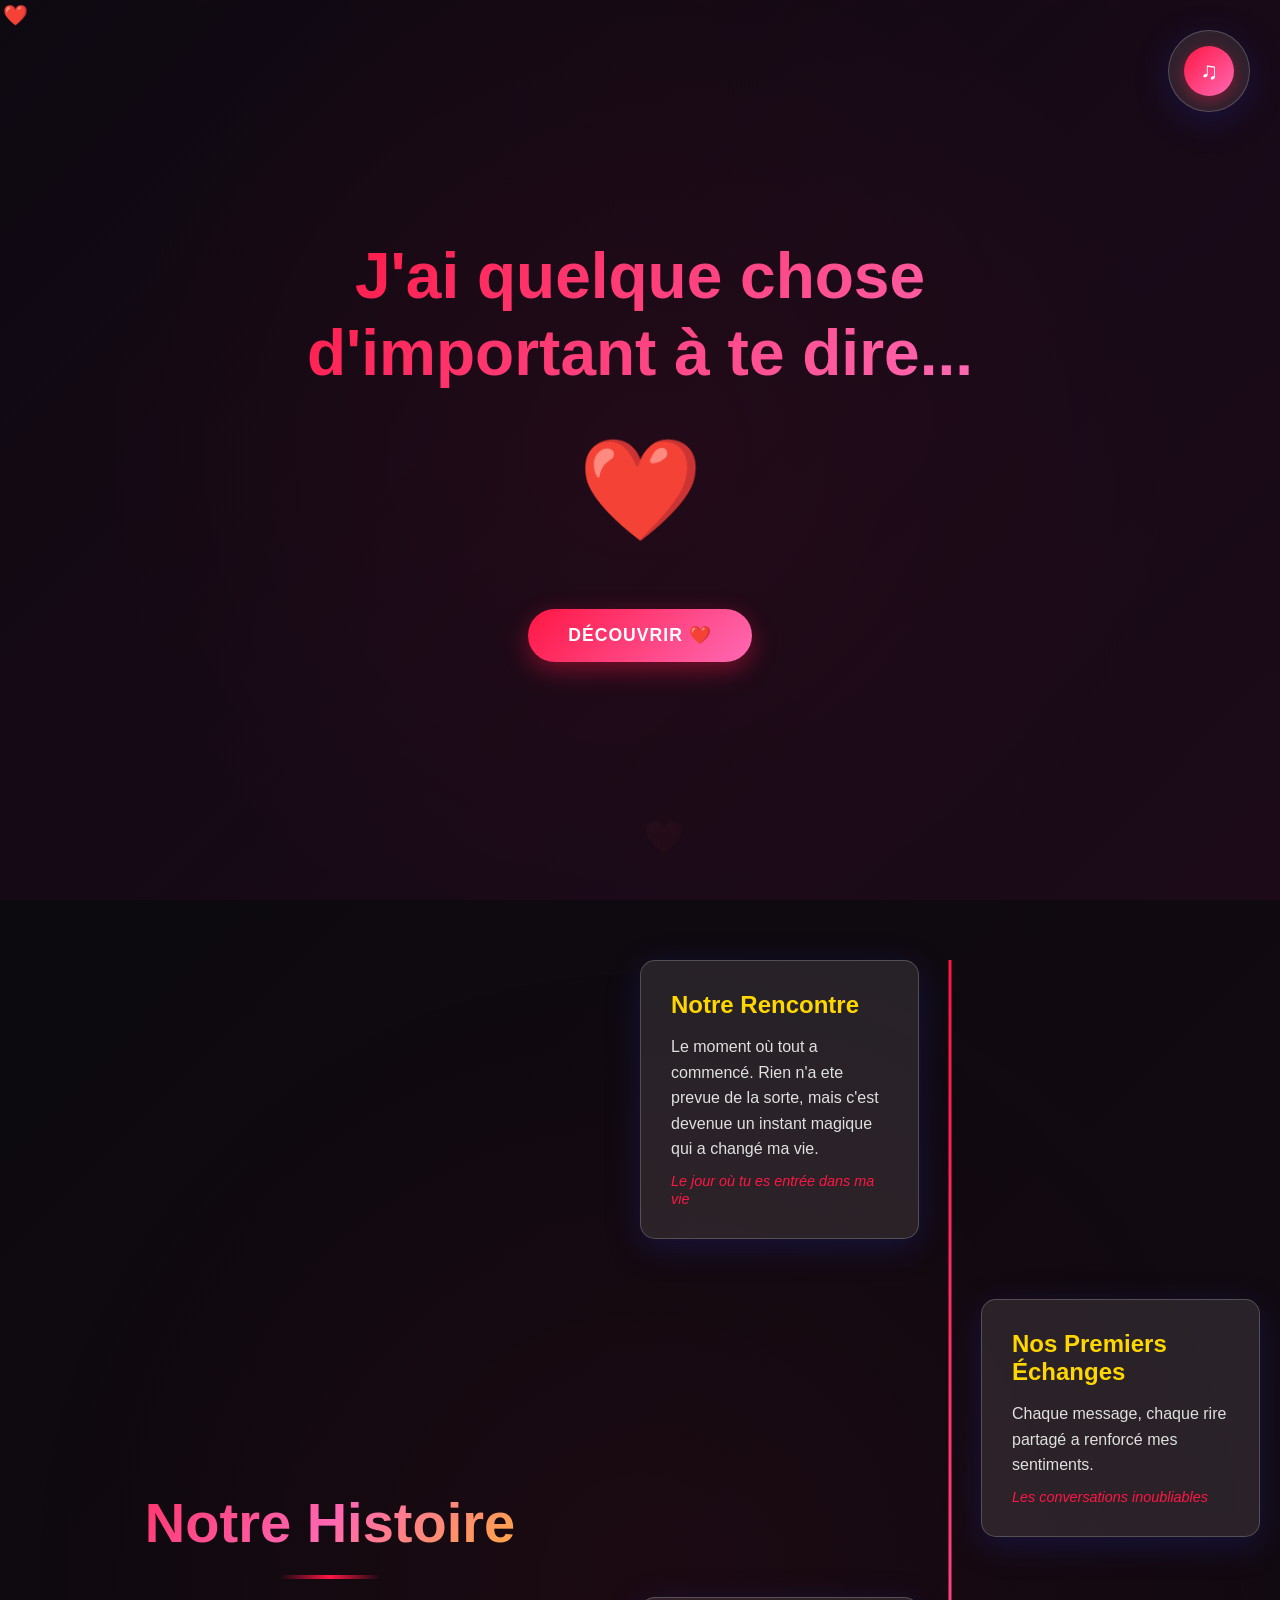
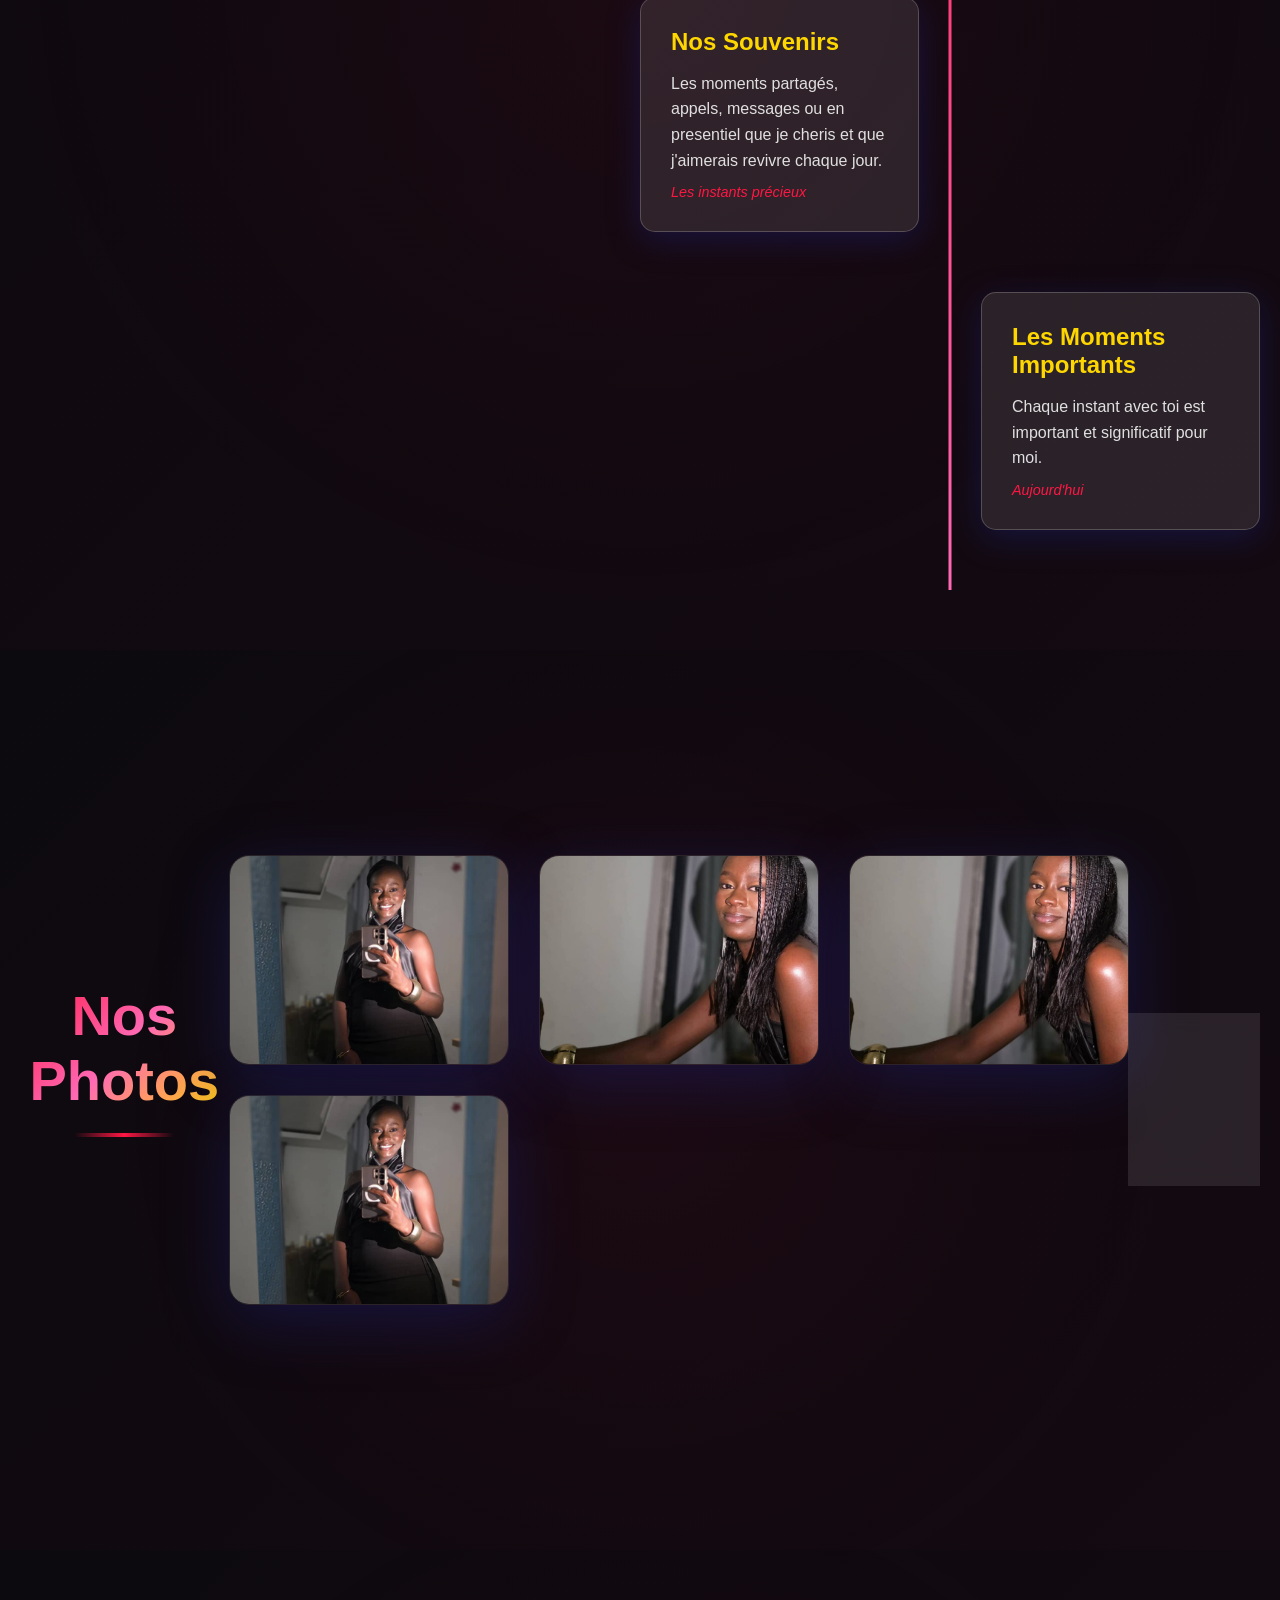
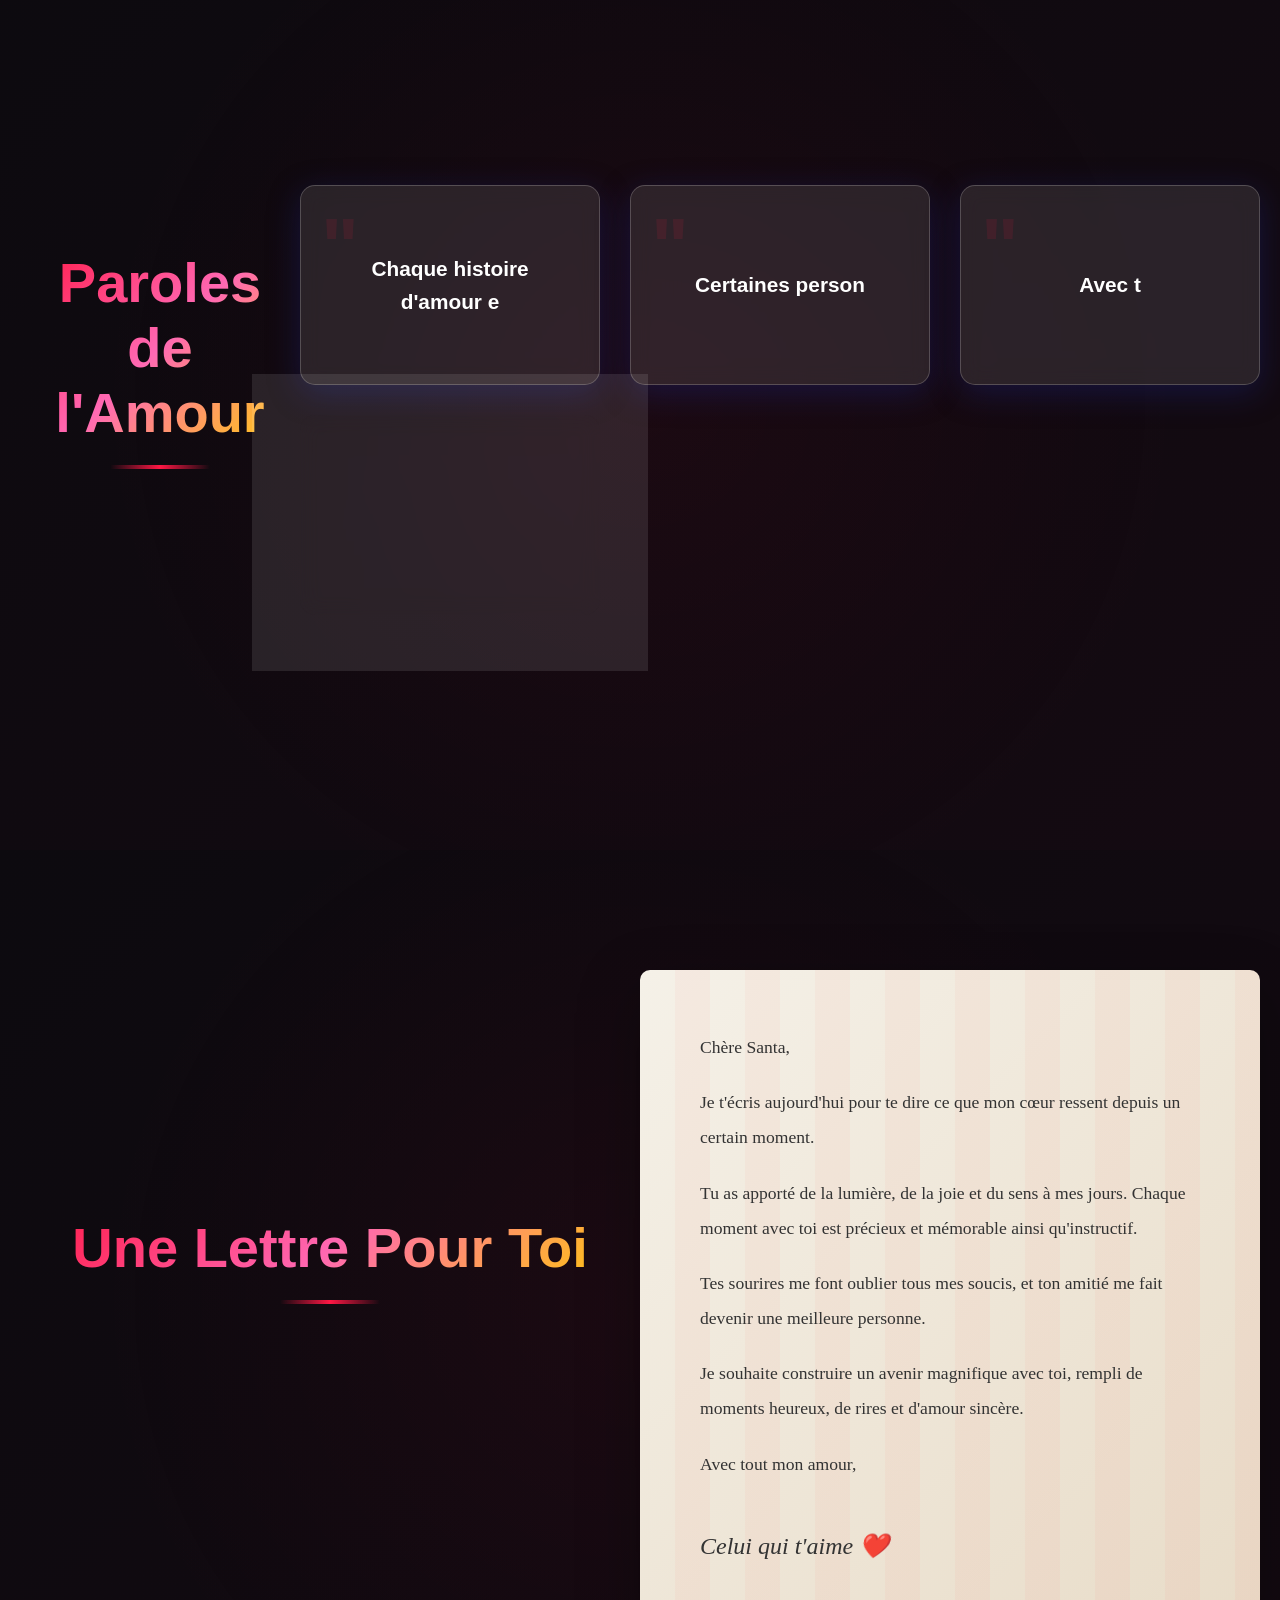
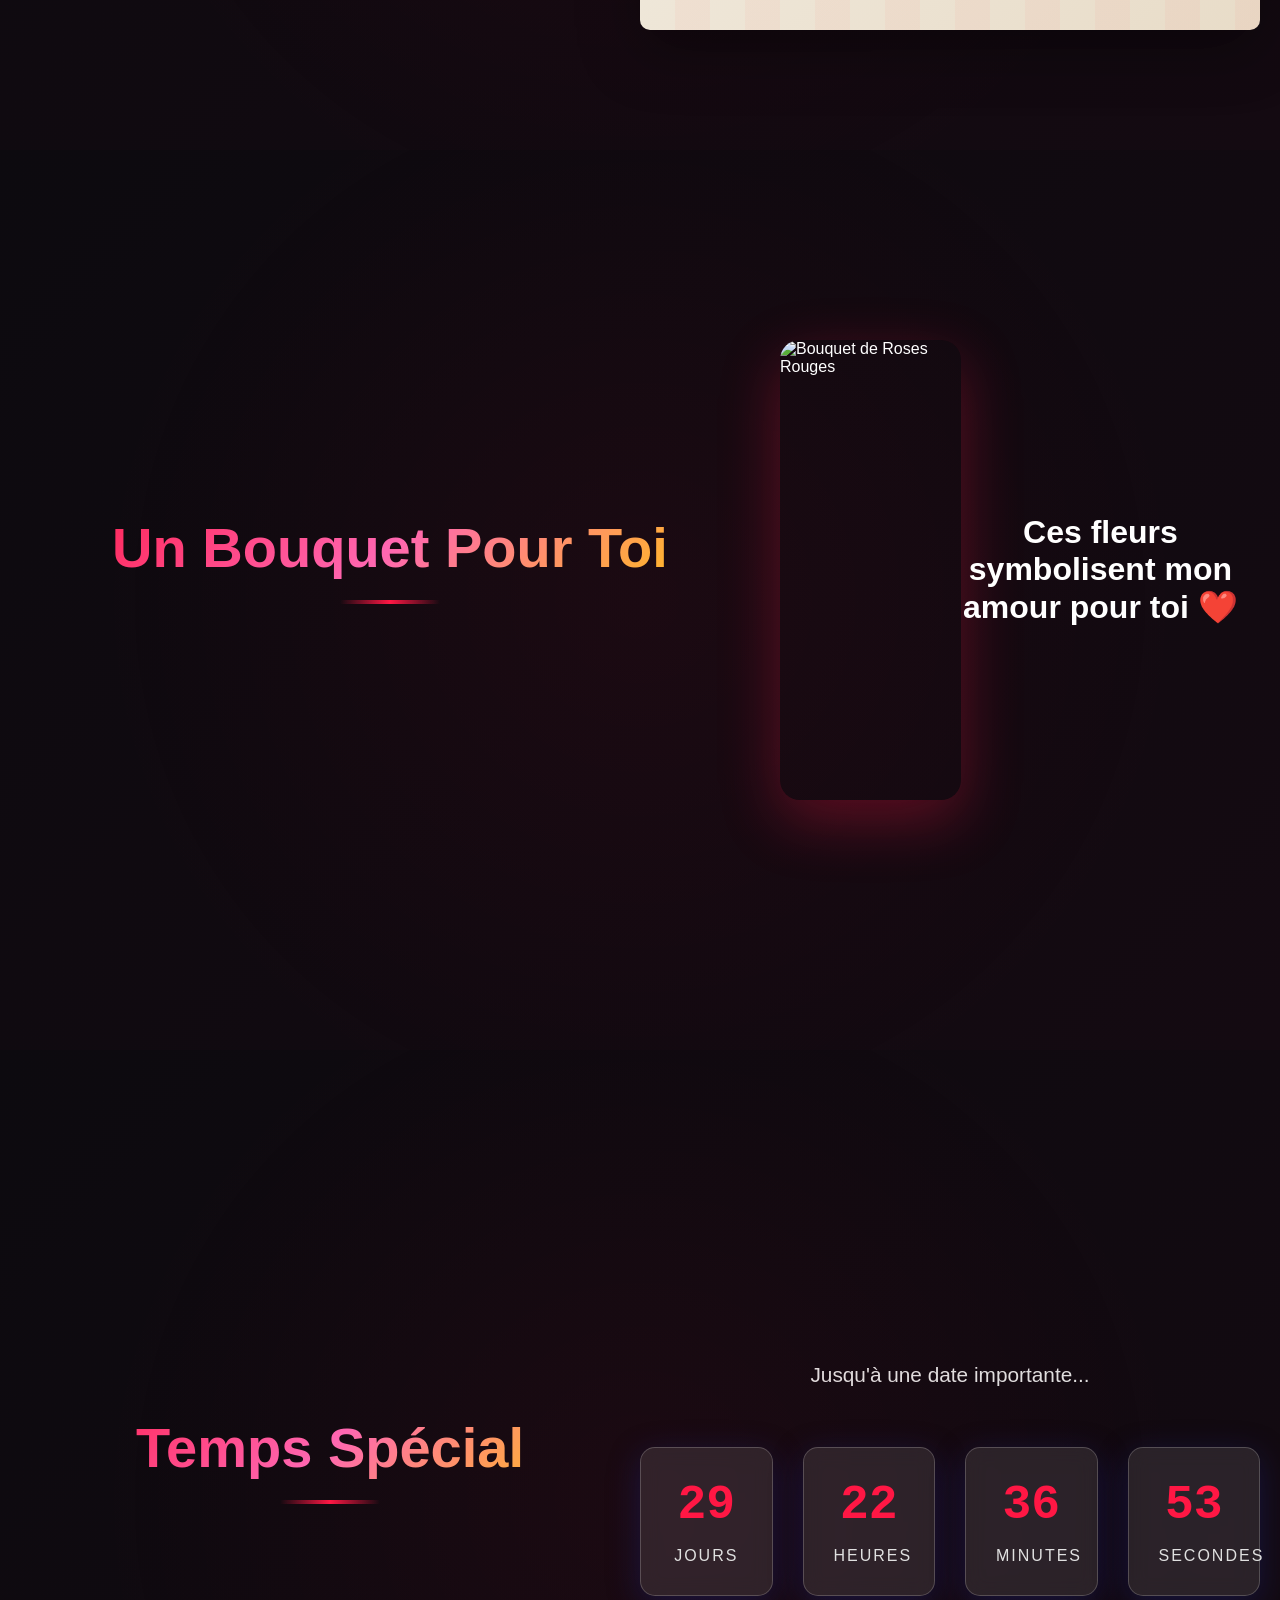
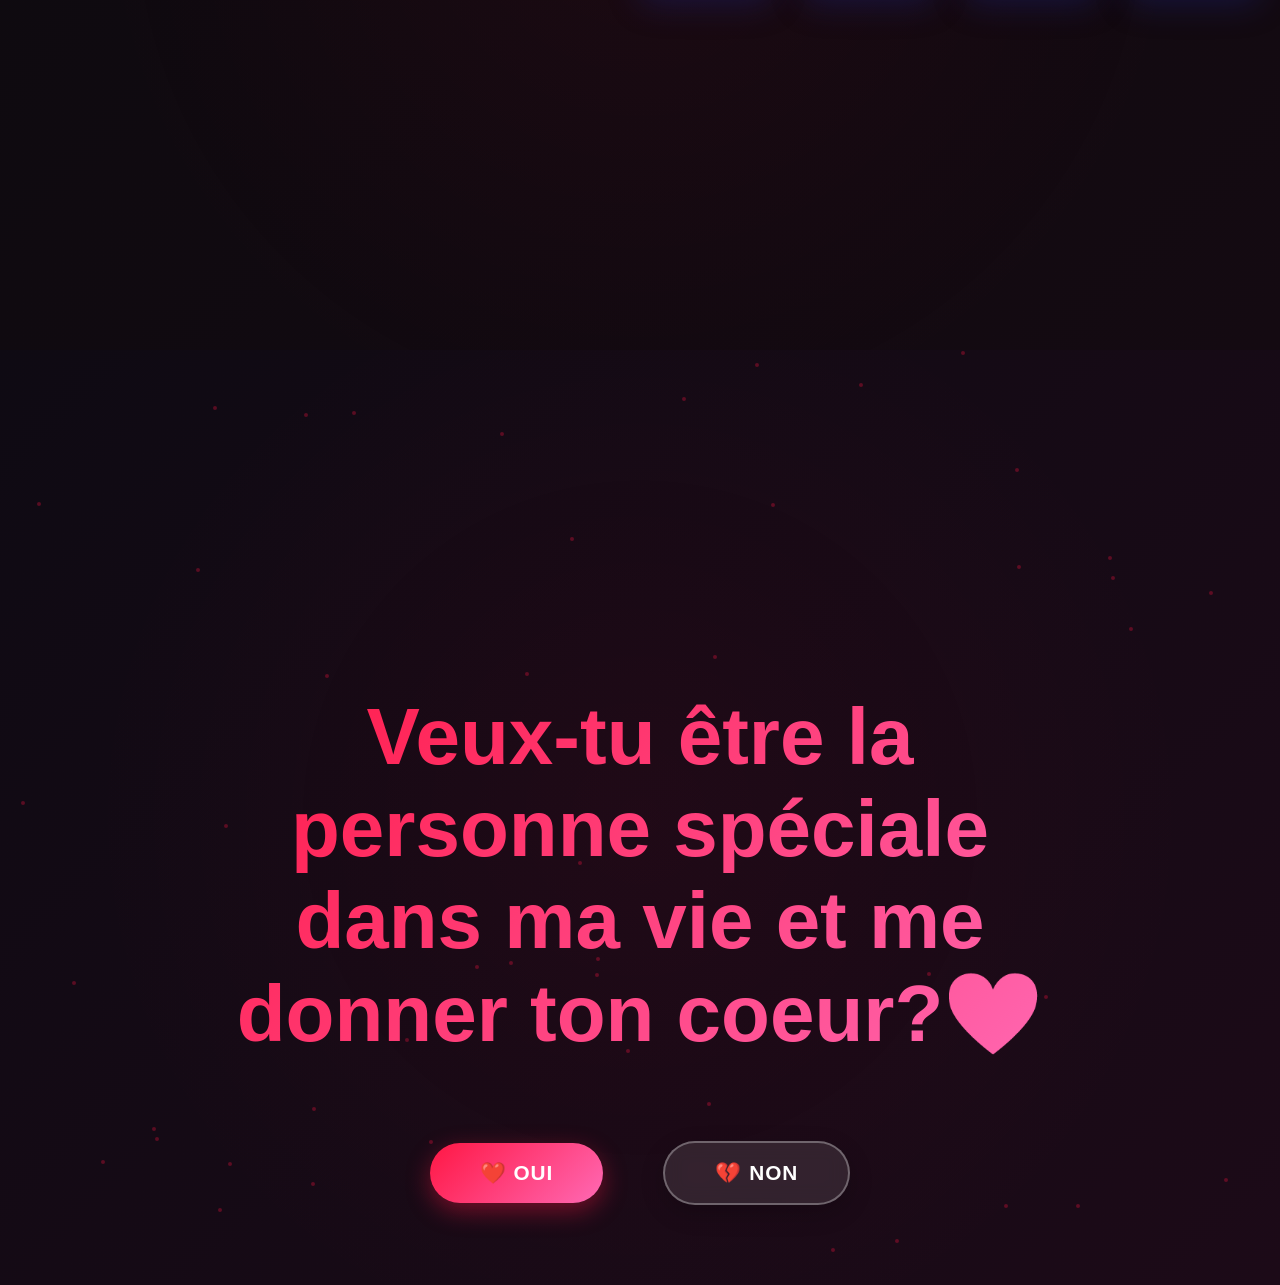
==== index.html @ 5c46e189 "new" ====
<!DOCTYPE html>
<html lang="fr">
<head>
    <meta charset="UTF-8">
    <meta name="viewport" content="width=device-width, initial-scale=1.0">
    <meta name="description" content="Une déclaration d'amour romantique et mémorable">
    <title>💕 Veux-tu être la personne spéciale de ma vie ?</title>
    <link rel="stylesheet" href="style.css">
</head>
<body>
    <!-- Curseur personnalisé -->
    <div id="customCursor"></div>

    <!-- Fond animé avec pétales -->
    <div class="animated-background">
        <div class="petals-container"></div>
        <div class="floating-hearts"></div>
    </div>

    <!-- Lecteur musique (discret) -->
    <div class="music-player">
        <div class="player-content">
            <button id="playBtn" class="music-btn">
                <span class="music-icon">♫</span>
            </button>
            <audio id="bgMusic" loop>
                <!-- Ajouter votre URL de musique romantique -->
                <source src="amoureux.mp3" type="audio/mpeg">
            </audio>
        </div>
    </div>

    <!-- SECTION 1 : Écran d'accueil -->
    <section id="welcome" class="section hero-section">
        <div class="hero-content">
            <div class="hero-text">
                <h1 class="hero-title">J'ai quelque chose<br>d'important à te dire...</h1>
                <div class="heart-pulse">❤️</div>
            </div>
            <button class="btn btn-primary" onclick="scrollToSection('story')">
                Découvrir ❤️
            </button>
        </div>
    </section>

    <!-- SECTION 2 : Notre Histoire (Timeline) -->
    <section id="story" class="section timeline-section">
        <div class="section-header">
            <h2>Notre Histoire</h2>
            <div class="header-line"></div>
        </div>
        
        <div class="timeline">
            <div class="timeline-item" data-aos="fade-up">
                <div class="timeline-marker">
                    <span class="timeline-icon">🌟</span>
                </div>
                <div class="timeline-content">
                    <h3>Notre Rencontre</h3>
                    <p>Le moment où tout a commencé. Rien n'a ete prevue de la sorte, mais c'est devenue un instant magique qui a changé ma vie.</p>
                    <span class="timeline-date">Le jour où tu es entrée dans ma vie</span>
                </div>
            </div>

            <div class="timeline-item" data-aos="fade-up">
                <div class="timeline-marker">
                    <span class="timeline-icon">💬</span>
                </div>
                <div class="timeline-content">
                    <h3>Nos Premiers Échanges</h3>
                    <p>Chaque message, chaque rire partagé a renforcé mes sentiments.</p>
                    <span class="timeline-date">Les conversations inoubliables</span>
                </div>
            </div>

            <div class="timeline-item" data-aos="fade-up">
                <div class="timeline-marker">
                    <span class="timeline-icon">✨</span>
                </div>
                <div class="timeline-content">
                    <h3>Nos Souvenirs</h3>
                    <p>Les moments partagés, appels, messages ou en presentiel que je cheris et que j'aimerais revivre chaque jour.</p>
                    <span class="timeline-date">Les instants précieux</span>
                </div>
            </div>

            <div class="timeline-item" data-aos="fade-up">
                <div class="timeline-marker">
                    <span class="timeline-icon">💖</span>
                </div>
                <div class="timeline-content">
                    <h3>Les Moments Importants</h3>
                    <p>Chaque instant avec toi est important et significatif pour moi.</p>
                    <span class="timeline-date">Aujourd'hui</span>
                </div>
            </div>
        </div>
    </section>

    <!-- SECTION 3 : Galerie Photo -->
    <section id="gallery" class="section gallery-section">
        <div class="section-header">
            <h2>Nos Photos</h2>
            <div class="header-line"></div>
        </div>

        <div class="gallery-container">
            <div class="gallery-item">
                <img src="santa1.jpeg" alt="Toi - Photo 1">
                <div class="gallery-overlay">Tu es mignnone 💕</div>
            </div>
            <div class="gallery-item">
                <img src="santa2.jpeg" alt="Toi - Photo 2">
                <div class="gallery-overlay">Tu est intelligente🌹</div>
            </div>
            <div class="gallery-item">
                <img src="santa2.jpeg" alt="Toi - Photo 3">
                <div class="gallery-overlay">avec du charisme</div>
            </div>
            <div class="gallery-item">
                <img src="santa1.jpeg" alt="Toi - Photo 4">
                <div class="gallery-overlay">Pour toujours ❤️</div>
            </div>
        </div>

        <div class="gallery-instruction">
            ✨ Nos plus beaux moments ensemble ✨
        </div>
    </section>

    <!-- SECTION 4 : Citations Romantiques -->
    <section id="quotes" class="section quotes-section">
        <div class="section-header">
            <h2>Paroles de l'Amour</h2>
            <div class="header-line"></div>
        </div>

        <div class="quotes-container">
            <div class="quote-card">
                <p class="quote-text" data-text="Chaque histoire d'amour est belle, mais la nôtre est ma préférée."></p>
            </div>
            <div class="quote-card">
                <p class="quote-text" data-text="Certaines personnes entrent dans notre vie et changent tout."></p>
            </div>
            <div class="quote-card">
                <p class="quote-text" data-text="Avec toi, j'ai trouvé un amour que je ne savais pas exister."></p>
            </div>
            <div class="quote-card">
                <p class="quote-text" data-text="Tu es mon ciel, mon soleil et ma raison d'être heureux."></p>
            </div>
        </div>
    </section>

    <!-- SECTION 5 : Lettre d'Amour -->
    <section id="letter" class="section letter-section">
        <div class="section-header">
            <h2>Une Lettre Pour Toi</h2>
            <div class="header-line"></div>
        </div>

        <div class="letter-container">
            <div class="letter-paper">
                <div class="letter-content">
                    <div class="letter-text">
                        <p class="letter-line">Chère Santa,</p>
                        <p class="letter-line">Je t'écris aujourd'hui pour te dire ce que mon cœur ressent depuis un certain moment.</p>
                        <p class="letter-line">Tu as apporté de la lumière, de la joie et du sens à mes jours. Chaque moment avec toi est précieux et mémorable ainsi qu'instructif.</p>
                        <p class="letter-line">Tes sourires me font oublier tous mes soucis, et ton amitié me fait devenir une meilleure personne.</p>
                        <p class="letter-line">Je souhaite construire un avenir magnifique avec toi, rempli de moments heureux, de rires et d'amour sincère.</p>
                        <p class="letter-line">Avec tout mon amour,</p>
                        <p class="letter-signature">Celui qui t'aime ❤️</p>
                    </div>
                </div>
            </div>
        </div>
    </section>

    <!-- SECTION 6 : Bouquet de Fleurs -->
    <section id="flowers" class="section flowers-section">
        <div class="section-header">
            <h2>Un Bouquet Pour Toi</h2>
            <div class="header-line"></div>
        </div>

        <div class="bouquet-container">
            <img src="https://images.unsplash.com/photo-1518895949257-7621c3c786d7?w=500&h=600&fit=crop" alt="Bouquet de Roses Rouges" class="bouquet-image">
        </img>

        <p class="flowers-text">Ces fleurs symbolisent mon amour pour toi ❤️</p>
    </section>

    <!-- SECTION 7 : Compte à Rebours -->
    <section id="countdown" class="section countdown-section">
        <div class="section-header">
            <h2>Temps Spécial</h2>
            <div class="header-line"></div>
        </div>

        <div class="countdown-container">
            <div class="countdown-label">Jusqu'à une date importante...</div>
            <div class="countdown-timer">
                <div class="countdown-item">
                    <div class="countdown-number" id="days">00</div>
                    <div class="countdown-label-small">Jours</div>
                </div>
                <div class="countdown-item">
                    <div class="countdown-number" id="hours">00</div>
                    <div class="countdown-label-small">Heures</div>
                </div>
                <div class="countdown-item">
                    <div class="countdown-number" id="minutes">00</div>
                    <div class="countdown-label-small">Minutes</div>
                </div>
                <div class="countdown-item">
                    <div class="countdown-number" id="seconds">00</div>
                    <div class="countdown-label-small">Secondes</div>
                </div>
            </div>
        </div>
    </section>

    <!-- SECTION 8 : La Grande Demande -->
    <section id="proposal" class="section proposal-section">
        <div class="proposal-background">
            <div class="particles"></div>
        </div>

        <div class="proposal-content">
            <div class="proposal-text-container">
                <p class="proposal-intro">Depuis quelque temps, tu occupes une place particulière dans mon cœur.</p>
                <p class="proposal-intro">Chaque sourire, chaque conversation et chaque moment partagé comptent énormément pour moi.</p>
                <p class="proposal-intro">Aujourd'hui, j'aimerais te poser une question importante...</p>
            </div>

            <h1 class="proposal-question">Veux-tu être la personne spéciale dans ma vie et me donner ton coeur?❤️</h1>

            <div class="proposal-buttons">
                <button class="btn btn-yes" id="yesBtn">❤️ Oui</button>
                <button class="btn btn-no" id="noBtn">💔 Non</button>
            </div>
        </div>
    </section>

    <!-- Modal de Succès -->
    <div id="successModal" class="modal hidden">
        <div class="modal-content success-modal">
            <div class="modal-header">
                <h2>✨ Tu viens de faire de moi la personne la plus heureuse du monde ❤️ ✨</h2>
            </div>
            <div class="celebration-animation">
                <div class="hearts-burst"></div>
            </div>
            <p class="success-message">Bienvenue dans ma vie !</p>
            <button class="btn btn-primary" onclick="closeModal()">Fermer</button>
        </div>
    </div>

    <!-- Modal de Certificat -->
    <div id="certificateModal" class="modal hidden">
        <div class="modal-content certificate-modal">
            <div class="certificate">
                <div class="certificate-header">
                    <h2>Certificat Officiel</h2>
                </div>
                <div class="certificate-body">
                    <p class="certificate-text">Ceci certifie que</p>
                    <h3 id="coupleNames">Nous sommes Officiellement en Couple ❤️</h3>
                    <p class="certificate-text">À partir de ce jour</p>
                    <p id="certificateDate" class="certificate-date"></p>
                    <div class="certificate-signature">
                        <p>Avec Amour et Sincérité</p>
                    </div>
                </div>
            </div>
            <button class="btn btn-primary" onclick="downloadCertificate()">Télécharger le Certificat</button>
            <button class="btn btn-secondary" onclick="closeModal()">Fermer</button>
        </div>
    </div>

    <!-- Modal de Refus -->
    <div id="refusalModal" class="modal hidden">
        <div class="modal-content refusal-modal">
            <div class="modal-header">
                <h2>❤️ Je respecte ton choix ❤️</h2>
            </div>
            <p class="refusal-message">Merci d'avoir pris le temps de réfléchir.</p>
            <p class="refusal-message">L'amitié est aussi précieuse que l'amour.</p>
            <button class="btn btn-primary" onclick="closeModal()">D'accord</button>
        </div>
    </div>

    <!-- Confettis -->
    <div id="confetti-container"></div>

    <!-- Scripts -->
    <script src="https://www.gstatic.com/firebasejs/10.0.0/firebase-app.js"></script>
    <script src="https://www.gstatic.com/firebasejs/10.0.0/firebase-firestore.js"></script>
    <script src="script.js"></script>
</body>
</html>
---- style.css ----
/* ============================================
   VARIABLES ET COULEURS
   ============================================ */
:root {
    --primary-color: #ff1744;
    --secondary-color: #ff69b4;
    --accent-color: #ffd700;
    --dark-bg: #0a0a0a;
    --light-bg: #ffffff;
    --glass-bg: rgba(255, 255, 255, 0.1);
    --glass-border: rgba(255, 255, 255, 0.2);
    --text-primary: #ffffff;
    --text-secondary: #e0e0e0;
    
    --shadow-soft: 0 8px 32px rgba(31, 38, 135, 0.37);
    --shadow-medium: 0 16px 64px rgba(31, 38, 135, 0.37);
    --shadow-hard: 0 20px 60px rgba(0, 0, 0, 0.3);
    
    --duration: 0.6s;
    --easing: cubic-bezier(0.23, 1, 0.320, 1);
}

/* ============================================
   RÉINITIALISATION GLOBALE
   ============================================ */
* {
    margin: 0;
    padding: 0;
    box-sizing: border-box;
}

html {
    scroll-behavior: smooth;
}

body {
    font-family: -apple-system, BlinkMacSystemFont, 'Segoe UI', Roboto, Oxygen, Ubuntu, Cantarell, sans-serif;
    background-color: var(--dark-bg);
    color: var(--text-primary);
    overflow-x: hidden;
    position: relative;
}

/* ============================================
   FOND ANIMÉ ET PARTICULES
   ============================================ */
.animated-background {
    position: fixed;
    top: 0;
    left: 0;
    width: 100%;
    height: 100%;
    background: linear-gradient(135deg, #0a0a0a 0%, #1a0a15 50%, #0a0a1a 100%);
    z-index: -1;
    overflow: hidden;
}

.petals-container {
    position: absolute;
    width: 100%;
    height: 100%;
}

.petal {
    position: absolute;
    width: 10px;
    height: 10px;
    background: radial-gradient(circle, #ff1744, #ff69b4);
    border-radius: 50%;
    opacity: 0.6;
    animation: fall linear infinite;
    filter: drop-shadow(0 0 5px rgba(255, 23, 68, 0.5));
}

@keyframes fall {
    to {
        transform: translateY(100vh) rotate(360deg);
        opacity: 0;
    }
}

.floating-hearts {
    position: absolute;
    width: 100%;
    height: 100%;
    pointer-events: none;
}

.heart {
    position: absolute;
    font-size: 2rem;
    opacity: 0.3;
    animation: float 6s ease-in-out infinite;
}

@keyframes float {
    0%, 100% {
        transform: translateY(0) translateX(0) scale(1);
        opacity: 0.3;
    }
    50% {
        transform: translateY(-30px) translateX(20px) scale(1.2);
        opacity: 0.5;
    }
}

/* ============================================
   CURSEUR PERSONNALISÉ
   ============================================ */
#customCursor {
    position: fixed;
    width: 30px;
    height: 30px;
    pointer-events: none;
    z-index: 9999;
    font-size: 20px;
    display: flex;
    align-items: center;
    justify-content: center;
}

#customCursor::before {
    content: '❤️';
    position: absolute;
}

/* ============================================
   LECTEUR MUSIQUE
   ============================================ */
.music-player {
    position: fixed;
    top: 30px;
    right: 30px;
    z-index: 1000;
    background: var(--glass-bg);
    backdrop-filter: blur(10px);
    border: 1px solid var(--glass-border);
    border-radius: 50px;
    padding: 15px;
    box-shadow: var(--shadow-soft);
}

.music-btn {
    background: linear-gradient(135deg, var(--primary-color), var(--secondary-color));
    border: none;
    color: white;
    width: 50px;
    height: 50px;
    border-radius: 50%;
    font-size: 24px;
    cursor: pointer;
    display: flex;
    align-items: center;
    justify-content: center;
    transition: all 0.3s ease;
    box-shadow: 0 4px 15px rgba(255, 23, 68, 0.4);
}

.music-btn:hover {
    transform: scale(1.1);
    box-shadow: 0 8px 25px rgba(255, 23, 68, 0.6);
}

.music-btn.playing .music-icon {
    animation: pulse 1s ease-in-out infinite;
}

@keyframes pulse {
    0%, 100% { opacity: 1; }
    50% { opacity: 0.5; }
}

/* ============================================
   SECTIONS GÉNÉRALES
   ============================================ */
.section {
    min-height: 100vh;
    display: flex;
    align-items: center;
    justify-content: center;
    padding: 60px 20px;
    position: relative;
    overflow: hidden;
}

.section::before {
    content: '';
    position: absolute;
    top: 0;
    left: 0;
    width: 100%;
    height: 100%;
    background: radial-gradient(circle at 50% 50%, rgba(255, 23, 68, 0.05) 0%, transparent 70%);
    pointer-events: none;
}

/* ============================================
   SECTION 1 : HÉROS
   ============================================ */
.hero-section {
    background: linear-gradient(135deg, rgba(15, 10, 20, 0.8), rgba(30, 10, 25, 0.9));
    text-align: center;
}

.hero-content {
    max-width: 800px;
    z-index: 1;
}

.hero-title {
    font-size: clamp(2.5rem, 8vw, 4rem);
    font-weight: 700;
    line-height: 1.2;
    margin-bottom: 40px;
    background: linear-gradient(135deg, #ff1744, #ff69b4);
    -webkit-background-clip: text;
    -webkit-text-fill-color: transparent;
    background-clip: text;
    animation: fadeInUp 1s ease var(--easing);
}

.hero-text {
    margin-bottom: 60px;
    animation: fadeInUp 1s ease 0.2s var(--easing) backwards;
}

.heart-pulse {
    font-size: 100px;
    margin-top: 30px;
    animation: heartBeat 1.5s ease-in-out infinite;
}

@keyframes heartBeat {
    0%, 100% { transform: scale(1); }
    25% { transform: scale(1.1); }
    50% { transform: scale(1.2); }
}

@keyframes fadeInUp {
    from {
        opacity: 0;
        transform: translateY(30px);
    }
    to {
        opacity: 1;
        transform: translateY(0);
    }
}

/* ============================================
   BOUTONS
   ============================================ */
.btn {
    padding: 16px 40px;
    font-size: 1.1rem;
    font-weight: 600;
    border: none;
    border-radius: 50px;
    cursor: pointer;
    transition: all 0.3s ease;
    backdrop-filter: blur(10px);
    text-transform: uppercase;
    letter-spacing: 1px;
}

.btn-primary {
    background: linear-gradient(135deg, var(--primary-color), var(--secondary-color));
    color: white;
    box-shadow: 0 8px 25px rgba(255, 23, 68, 0.4);
}

.btn-primary:hover {
    transform: translateY(-3px);
    box-shadow: 0 12px 35px rgba(255, 23, 68, 0.6);
}

.btn-primary:active {
    transform: translateY(-1px);
}

.btn-yes {
    background: linear-gradient(135deg, var(--primary-color), var(--secondary-color));
    color: white;
    padding: 18px 50px;
    font-size: 1.3rem;
    margin: 20px;
    box-shadow: 0 8px 25px rgba(255, 23, 68, 0.4);
}

.btn-yes:hover {
    transform: scale(1.05) translateY(-3px);
    box-shadow: 0 15px 40px rgba(255, 23, 68, 0.7);
}

.btn-no {
    background: rgba(255, 255, 255, 0.1);
    color: white;
    padding: 18px 50px;
    font-size: 1.3rem;
    margin: 20px;
    border: 2px solid rgba(255, 255, 255, 0.3);
    box-shadow: 0 8px 25px rgba(0, 0, 0, 0.2);
    transition: all 0.2s ease;
}

.btn-secondary {
    background: rgba(255, 255, 255, 0.1);
    color: white;
    border: 1px solid rgba(255, 255, 255, 0.2);
}

.btn-secondary:hover {
    background: rgba(255, 255, 255, 0.15);
}

/* ============================================
   EN-TÊTES DE SECTION
   ============================================ */
.section-header {
    text-align: center;
    margin-bottom: 80px;
    width: 100%;
}

.section-header h2 {
    font-size: clamp(2rem, 6vw, 3.5rem);
    font-weight: 700;
    margin-bottom: 20px;
    background: linear-gradient(135deg, #ff1744, #ff69b4, #ffd700);
    -webkit-background-clip: text;
    -webkit-text-fill-color: transparent;
    background-clip: text;
}

.header-line {
    width: 100px;
    height: 4px;
    background: linear-gradient(90deg, transparent, var(--primary-color), transparent);
    margin: 0 auto;
}

/* ============================================
   SECTION 2 : TIMELINE
   ============================================ */
.timeline-section {
    background: linear-gradient(135deg, rgba(15, 10, 20, 0.5), rgba(30, 10, 25, 0.5));
}

.timeline {
    max-width: 800px;
    width: 100%;
    position: relative;
}

.timeline::before {
    content: '';
    position: absolute;
    left: 50%;
    transform: translateX(-50%);
    width: 3px;
    height: 100%;
    background: linear-gradient(180deg, var(--primary-color), var(--secondary-color));
    z-index: 0;
}

.timeline-item {
    margin-bottom: 60px;
    position: relative;
    width: 100%;
    opacity: 0;
    animation: fadeInUp 0.8s ease-out forwards;
}

.timeline-item:nth-child(1) { animation-delay: 0.2s; }
.timeline-item:nth-child(2) { animation-delay: 0.4s; }
.timeline-item:nth-child(3) { animation-delay: 0.6s; }
.timeline-item:nth-child(4) { animation-delay: 0.8s; }

.timeline-marker {
    position: absolute;
    left: 50%;
    transform: translateX(-50%);
    width: 60px;
    height: 60px;
    background: var(--glass-bg);
    border: 2px solid var(--primary-color);
    border-radius: 50%;
    display: flex;
    align-items: center;
    justify-content: center;
    font-size: 28px;
    box-shadow: 0 0 20px rgba(255, 23, 68, 0.3);
    z-index: 10;
}

.timeline-content {
    width: 45%;
    padding: 30px;
    background: var(--glass-bg);
    backdrop-filter: blur(10px);
    border: 1px solid var(--glass-border);
    border-radius: 15px;
    box-shadow: var(--shadow-soft);
}

.timeline-item:nth-child(odd) .timeline-content {
    margin-left: 0;
    margin-right: auto;
}

.timeline-item:nth-child(even) .timeline-content {
    margin-left: auto;
    margin-right: 0;
}

.timeline-content h3 {
    font-size: 1.5rem;
    margin-bottom: 15px;
    color: var(--accent-color);
}

.timeline-content p {
    font-size: 1rem;
    line-height: 1.6;
    margin-bottom: 10px;
    color: var(--text-secondary);
}

.timeline-date {
    font-size: 0.9rem;
    color: var(--primary-color);
    font-style: italic;
}

@media (max-width: 768px) {
    .timeline::before {
        left: 30px;
    }

    .timeline-marker {
        left: 30px;
    }

    .timeline-content {
        width: 100%;
        margin-left: 100px !important;
        margin-right: 0 !important;
    }
}

/* ============================================
   SECTION 3 : GALERIE
   ============================================ */
.gallery-section {
    background: linear-gradient(135deg, rgba(15, 10, 20, 0.5), rgba(30, 10, 25, 0.5));
}

.gallery-container {
    display: grid;
    grid-template-columns: repeat(auto-fit, minmax(280px, 1fr));
    gap: 30px;
    max-width: 1200px;
    width: 100%;
    margin-bottom: 40px;
}

.gallery-item {
    position: relative;
    width: 100%;
    aspect-ratio: 4/3;
    border-radius: 20px;
    overflow: hidden;
    cursor: pointer;
    box-shadow: var(--shadow-medium);
    transition: all 0.4s ease;
    border: 1px solid rgba(255, 255, 255, 0.1);
}

.gallery-item img {
    width: 100%;
    height: 100%;
    object-fit: cover;
    transition: transform 0.4s ease;
}

.gallery-item:hover img {
    transform: scale(1.1);
}

.gallery-overlay {
    position: absolute;
    top: 0;
    left: 0;
    width: 100%;
    height: 100%;
    background: linear-gradient(135deg, rgba(255, 23, 68, 0.3), rgba(255, 105, 180, 0.3));
    display: flex;
    align-items: center;
    justify-content: center;
    font-size: 1.5rem;
    font-weight: 700;
    opacity: 0;
    transition: opacity 0.4s ease;
    backdrop-filter: blur(5px);
}

.gallery-item:hover .gallery-overlay {
    opacity: 1;
}

.gallery-instruction {
    text-align: center;
    padding: 30px;
    background: var(--glass-bg);
    border: 1px solid var(--glass-border);
    border-radius: 15px;
    backdrop-filter: blur(10px);
    font-size: 1rem;
    color: var(--text-secondary);
}

/* ============================================
   SECTION 4 : CITATIONS
   ============================================ */
.quotes-section {
    background: linear-gradient(135deg, rgba(15, 10, 20, 0.5), rgba(30, 10, 25, 0.5));
}

.quotes-container {
    display: grid;
    grid-template-columns: repeat(auto-fit, minmax(300px, 1fr));
    gap: 30px;
    max-width: 1000px;
    width: 100%;
}

.quote-card {
    padding: 40px;
    background: var(--glass-bg);
    backdrop-filter: blur(10px);
    border: 1px solid var(--glass-border);
    border-radius: 15px;
    box-shadow: var(--shadow-soft);
    position: relative;
    transition: all 0.4s ease;
    min-height: 200px;
    display: flex;
    align-items: center;
    justify-content: center;
    text-align: center;
}

.quote-card::before {
    content: '"';
    position: absolute;
    top: 15px;
    left: 20px;
    font-size: 80px;
    opacity: 0.1;
    color: var(--primary-color);
    font-weight: bold;
}

.quote-card:hover {
    transform: translateY(-10px);
    background: rgba(255, 23, 68, 0.1);
    border-color: var(--primary-color);
    box-shadow: 0 20px 40px rgba(255, 23, 68, 0.2);
}

.quote-text {
    font-size: 1.3rem;
    font-weight: 600;
    line-height: 1.6;
    color: var(--text-primary);
    min-height: 80px;
    display: flex;
    align-items: center;
    justify-content: center;
}

/* ============================================
   SECTION 5 : LETTRE D'AMOUR
   ============================================ */
.letter-section {
    background: linear-gradient(135deg, rgba(15, 10, 20, 0.5), rgba(30, 10, 25, 0.5));
}

.letter-container {
    max-width: 700px;
    width: 100%;
}

.letter-paper {
    background: linear-gradient(135deg, #f5f1e8, #e8dcc8);
    padding: 60px;
    border-radius: 10px;
    box-shadow: 0 20px 60px rgba(0, 0, 0, 0.4);
    position: relative;
    overflow: hidden;
}

.letter-paper::before {
    content: '';
    position: absolute;
    top: 0;
    left: 0;
    width: 100%;
    height: 100%;
    background-image: 
        repeating-linear-gradient(90deg, transparent, transparent 35px, rgba(255, 0, 0, 0.03) 35px, rgba(255, 0, 0, 0.03) 70px);
    pointer-events: none;
}

.letter-content {
    position: relative;
    z-index: 1;
}

.letter-text {
    color: #333;
    font-family: 'Georgia', serif;
    line-height: 2;
}

.letter-line {
    margin-bottom: 20px;
    font-size: 1.1rem;
    animation: typeWriter 1.5s steps(40, end) forwards;
    opacity: 0;
}

.letter-line:nth-child(1) { animation-delay: 0.3s; }
.letter-line:nth-child(2) { animation-delay: 1.5s; }
.letter-line:nth-child(3) { animation-delay: 2.7s; }
.letter-line:nth-child(4) { animation-delay: 3.9s; }
.letter-line:nth-child(5) { animation-delay: 5.1s; }
.letter-line:nth-child(6) { animation-delay: 6.3s; }

@keyframes typeWriter {
    to {
        opacity: 1;
    }
}

.letter-signature {
    margin-top: 40px;
    font-family: 'Brush Script MT', cursive;
    font-size: 1.5rem;
    font-style: italic;
}

/* ============================================
   SECTION 6 : BOUQUET DE FLEURS
   ============================================ */
.flowers-section {
    background: linear-gradient(135deg, rgba(15, 10, 20, 0.5), rgba(30, 10, 25, 0.5));
}

.bouquet-container {
    position: relative;
    width: 100%;
    max-width: 500px;
    height: 500px;
    margin: 0 auto 60px;
    display: flex;
    align-items: center;
    justify-content: center;
    padding: 20px;
}

.bouquet-image {
    width: 100%;
    height: 100%;
    object-fit: cover;
    border-radius: 20px;
    box-shadow: 0 20px 60px rgba(255, 23, 68, 0.3);
    animation: bounceIn 1s ease var(--easing);
    transition: transform 0.4s ease;
}

.bouquet-image:hover {
    transform: scale(1.05);
}

.rose {
    display: none;
}

.rose::before {
    display: none;
}

.rose::after {
    display: none;
}

.rose-1 { display: none; }
.rose-2 { display: none; }
.rose-3 { display: none; }
.rose-4 { display: none; }
.rose-5 { display: none; }
.rose-6 { display: none; }
.rose-7 { display: none; }

@keyframes sway {
    0%, 100% { transform: rotate(-45deg) translateX(0); }
    50% { transform: rotate(-45deg) translateX(10px); }
}

@keyframes bounceIn {
    0% {
        opacity: 0;
        transform: scale(0.8);
    }
    50% {
        opacity: 1;
        transform: scale(1.05);
    }
    100% {
        opacity: 1;
        transform: scale(1);
    }
}

.stem {
    display: none;
}

.leaves {
    display: none;
}

.leaves::before,
.leaves::after {
    display: none;
}

.leaves::before {
    display: none;
}

.leaves::after {
    display: none;
}

.flowers-text {
    font-size: 2rem;
    font-weight: 700;
    text-align: center;
    animation: fadeInUp 1s ease var(--easing);
}

/* ============================================
   SECTION 7 : COMPTE À REBOURS
   ============================================ */
.countdown-section {
    background: linear-gradient(135deg, rgba(15, 10, 20, 0.5), rgba(30, 10, 25, 0.5));
}

.countdown-container {
    max-width: 800px;
    width: 100%;
}

.countdown-label {
    text-align: center;
    font-size: 1.3rem;
    margin-bottom: 60px;
    color: var(--text-secondary);
}

.countdown-timer {
    display: grid;
    grid-template-columns: repeat(auto-fit, minmax(120px, 1fr));
    gap: 30px;
    margin-bottom: 40px;
}

.countdown-item {
    padding: 30px;
    background: var(--glass-bg);
    backdrop-filter: blur(10px);
    border: 1px solid var(--glass-border);
    border-radius: 15px;
    text-align: center;
    box-shadow: var(--shadow-soft);
    transition: all 0.3s ease;
}

.countdown-item:hover {
    transform: translateY(-5px);
    background: rgba(255, 23, 68, 0.1);
    border-color: var(--primary-color);
}

.countdown-number {
    font-size: 3rem;
    font-weight: 700;
    color: var(--primary-color);
    margin-bottom: 15px;
    font-family: 'Courier New', monospace;
}

.countdown-label-small {
    font-size: 1rem;
    color: var(--text-secondary);
    text-transform: uppercase;
    letter-spacing: 2px;
}

/* ============================================
   SECTION 8 : LA GRANDE DEMANDE
   ============================================ */
.proposal-section {
    background: linear-gradient(135deg, rgba(15, 10, 20, 0.9), rgba(30, 10, 25, 0.9));
    position: relative;
    overflow: hidden;
}

.proposal-background {
    position: absolute;
    top: 0;
    left: 0;
    width: 100%;
    height: 100%;
    overflow: hidden;
    z-index: 0;
}

.particles {
    position: absolute;
    width: 100%;
    height: 100%;
}

.particle {
    position: absolute;
    width: 4px;
    height: 4px;
    background: var(--primary-color);
    border-radius: 50%;
    opacity: 0.3;
    animation: float-particle 20s infinite linear;
}

@keyframes float-particle {
    0% {
        transform: translateY(100vh) translateX(0);
        opacity: 0;
    }
    10% {
        opacity: 0.3;
    }
    90% {
        opacity: 0.3;
    }
    100% {
        transform: translateY(-100vh) translateX(100px);
        opacity: 0;
    }
}

.proposal-content {
    max-width: 900px;
    text-align: center;
    z-index: 1;
    position: relative;
}

.proposal-intro {
    font-size: 1.4rem;
    line-height: 1.8;
    margin-bottom: 30px;
    opacity: 0;
    animation: fadeInUp 0.8s ease var(--easing) forwards;
}

.proposal-intro:nth-child(1) { animation-delay: 0.2s; }
.proposal-intro:nth-child(2) { animation-delay: 0.5s; }
.proposal-intro:nth-child(3) { animation-delay: 0.8s; }

.proposal-question {
    font-size: clamp(2.5rem, 10vw, 5rem);
    font-weight: 700;
    margin: 60px 0;
    background: linear-gradient(135deg, var(--primary-color), var(--secondary-color));
    -webkit-background-clip: text;
    -webkit-text-fill-color: transparent;
    background-clip: text;
    animation: fadeInUp 0.8s ease var(--easing) 1.1s backwards;
    animation: fadeInUp 0.8s ease var(--easing) 1.1s forwards;
}

.proposal-buttons {
    display: flex;
    justify-content: center;
    align-items: center;
    flex-wrap: wrap;
    gap: 20px;
    margin-top: 60px;
}

/* ============================================
   MODALES
   ============================================ */
.modal {
    position: fixed;
    top: 0;
    left: 0;
    width: 100%;
    height: 100%;
    background: rgba(0, 0, 0, 0.8);
    backdrop-filter: blur(5px);
    display: flex;
    align-items: center;
    justify-content: center;
    z-index: 2000;
    opacity: 1;
    transition: opacity 0.3s ease;
}

.modal.hidden {
    display: none;
    opacity: 0;
}

.modal-content {
    background: var(--glass-bg);
    backdrop-filter: blur(20px);
    border: 1px solid var(--glass-border);
    padding: 60px 40px;
    border-radius: 25px;
    max-width: 600px;
    text-align: center;
    box-shadow: var(--shadow-hard);
    animation: popIn 0.5s ease var(--easing);
    position: relative;
}

@keyframes popIn {
    from {
        opacity: 0;
        transform: scale(0.8);
    }
    to {
        opacity: 1;
        transform: scale(1);
    }
}

.success-modal .modal-header h2 {
    color: var(--primary-color);
    font-size: 2rem;
    margin-bottom: 30px;
}

.success-message {
    font-size: 1.5rem;
    margin: 30px 0;
    color: var(--text-secondary);
}

.celebration-animation {
    width: 100%;
    height: 200px;
    position: relative;
    margin: 30px 0;
    overflow: hidden;
}

.hearts-burst {
    position: absolute;
    width: 100%;
    height: 100%;
}

.certificate-modal {
    padding: 0;
    overflow: hidden;
}

.certificate {
    background: linear-gradient(135deg, #f5f1e8, #e8dcc8);
    padding: 60px 40px;
    position: relative;
    border: 3px solid var(--accent-color);
    border-radius: 0;
    color: #333;
}

.certificate::before,
.certificate::after {
    content: '✦';
    position: absolute;
    font-size: 2rem;
    color: var(--accent-color);
}

.certificate::before {
    top: 20px;
    left: 30px;
}

.certificate::after {
    bottom: 20px;
    right: 30px;
}

.certificate-header {
    border-bottom: 2px solid var(--accent-color);
    padding-bottom: 20px;
    margin-bottom: 30px;
}

.certificate-header h2 {
    color: var(--primary-color);
    font-size: 2rem;
    margin: 0;
}

.certificate-body {
    margin: 30px 0;
}

.certificate-text {
    font-size: 1.1rem;
    color: #666;
    margin: 15px 0;
}

.certificate-body h3 {
    color: var(--primary-color);
    font-size: 2rem;
    margin: 20px 0;
    font-family: 'Georgia', serif;
}

.certificate-date {
    font-size: 1rem;
    color: #888;
    font-style: italic;
    margin: 20px 0;
}

.certificate-signature {
    margin-top: 40px;
    padding-top: 20px;
    border-top: 2px solid var(--accent-color);
}

.certificate-signature p {
    margin: 0;
    color: #666;
    font-style: italic;
}

.refusal-modal .modal-header h2 {
    color: var(--primary-color);
    font-size: 2rem;
    margin-bottom: 30px;
}

.refusal-message {
    font-size: 1.2rem;
    margin: 20px 0;
    color: var(--text-secondary);
}

/* ============================================
   CONFETTIS
   ============================================ */
#confetti-container {
    position: fixed;
    top: 0;
    left: 0;
    width: 100%;
    height: 100%;
    pointer-events: none;
    z-index: 1999;
}

.confetti {
    position: absolute;
    width: 10px;
    height: 10px;
    background: var(--primary-color);
    animation: confetti-fall 3s ease-in forwards;
}

@keyframes confetti-fall {
    to {
        transform: translateY(100vh) rotate(720deg);
        opacity: 0;
    }
}

/* ============================================
   RESPONSIVE
   ============================================ */
@media (max-width: 768px) {
    .section {
        padding: 40px 15px;
        min-height: auto;
    }

    .hero-title {
        font-size: 2rem;
    }

    .section-header h2 {
        font-size: 1.8rem;
    }

    .btn {
        padding: 14px 30px;
        font-size: 1rem;
    }

    .btn-yes,
    .btn-no {
        padding: 16px 30px;
        font-size: 1.1rem;
        margin: 10px;
    }

    .proposal-question {
        font-size: 2rem;
    }

    .proposal-intro {
        font-size: 1.1rem;
    }

    .quote-text {
        font-size: 1.1rem;
    }

    .letter-paper {
        padding: 40px 25px;
    }

    .modal-content {
        padding: 40px 25px;
        margin: 20px;
        max-width: 90%;
    }

    .countdown-timer {
        grid-template-columns: repeat(2, 1fr);
        gap: 20px;
    }

    .countdown-number {
        font-size: 2.5rem;
    }

    .music-player {
        top: 15px;
        right: 15px;
    }

    .music-btn {
        width: 45px;
        height: 45px;
        font-size: 20px;
    }
}

@media (max-width: 480px) {
    .hero-title {
        font-size: 1.5rem;
    }

    .heart-pulse {
        font-size: 60px;
    }

    .btn-yes,
    .btn-no {
        padding: 12px 20px;
        font-size: 1rem;
        margin: 8px 5px;
    }

    .proposal-question {
        font-size: 1.5rem;
    }

    .quote-text {
        font-size: 1rem;
    }

    .countdown-item {
        padding: 20px;
    }

    .countdown-number {
        font-size: 2rem;
    }

    .gallery-container {
        grid-template-columns: 1fr;
    }
}
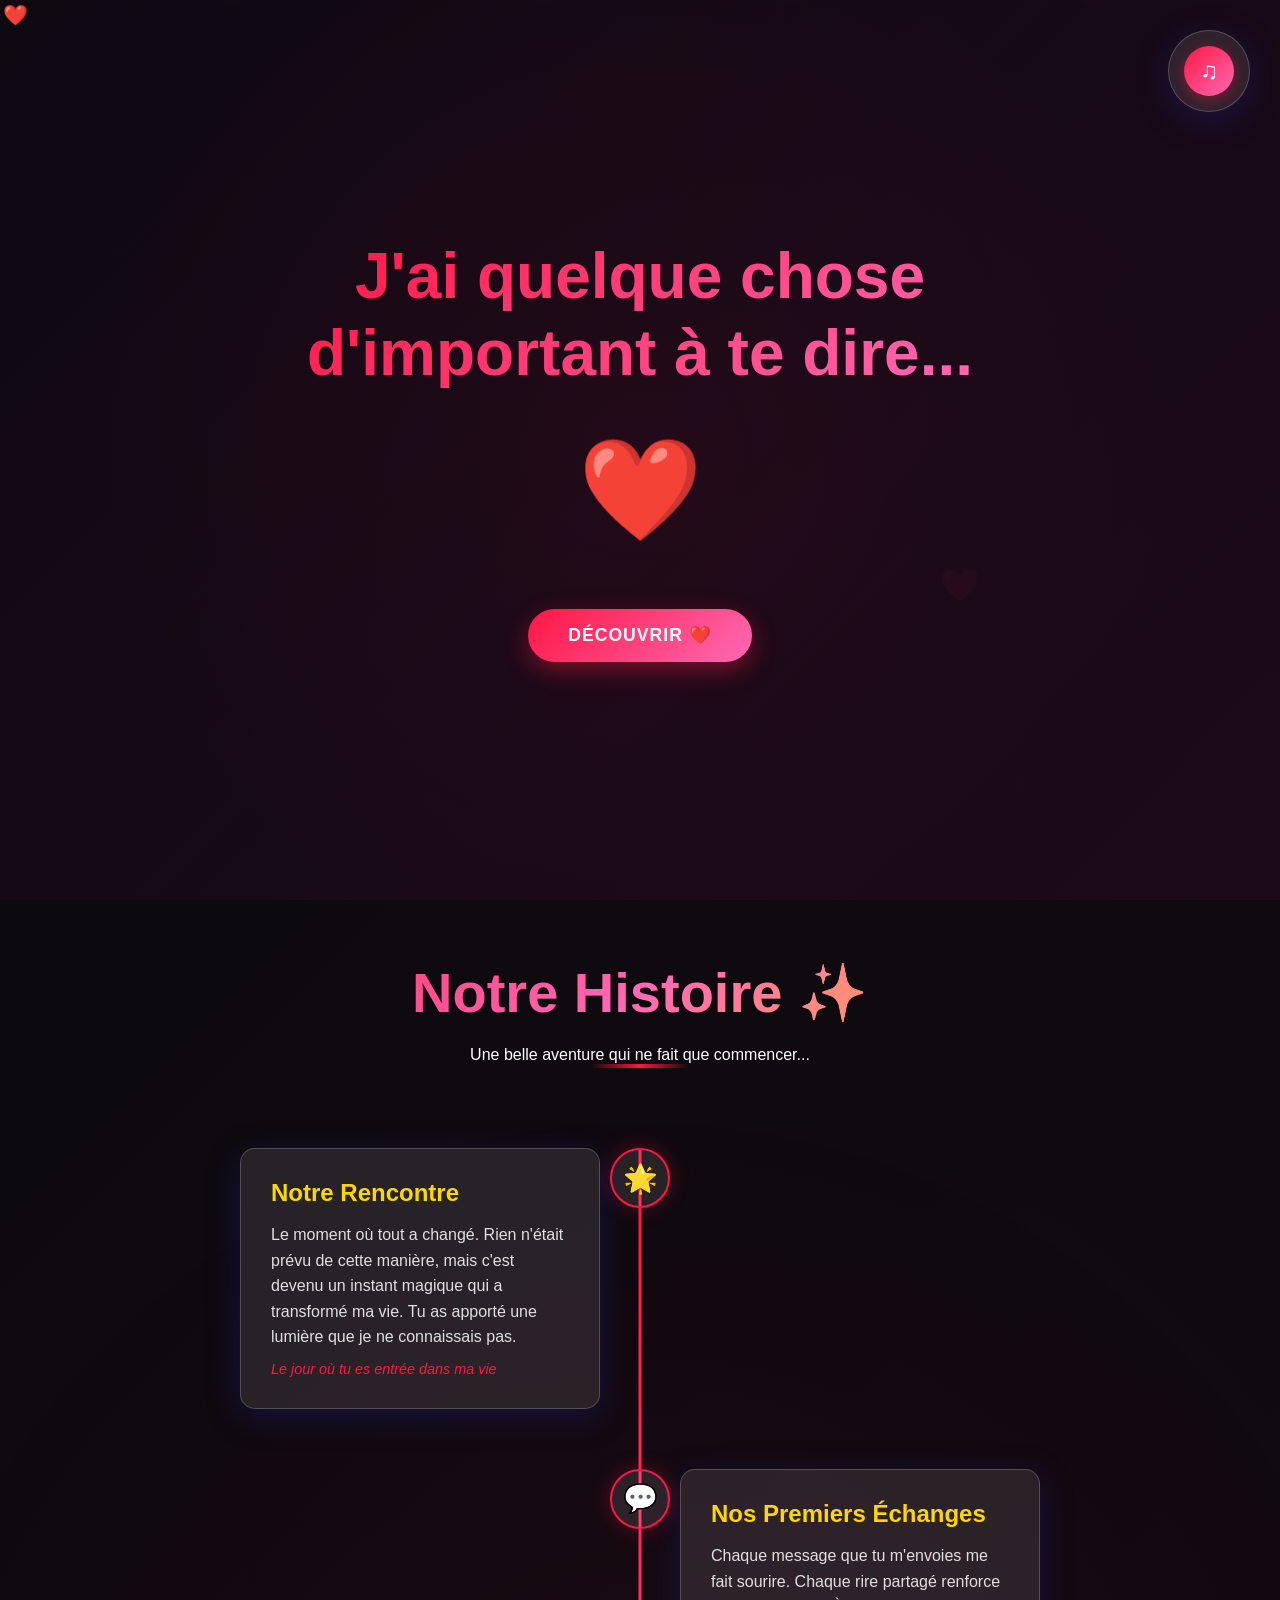
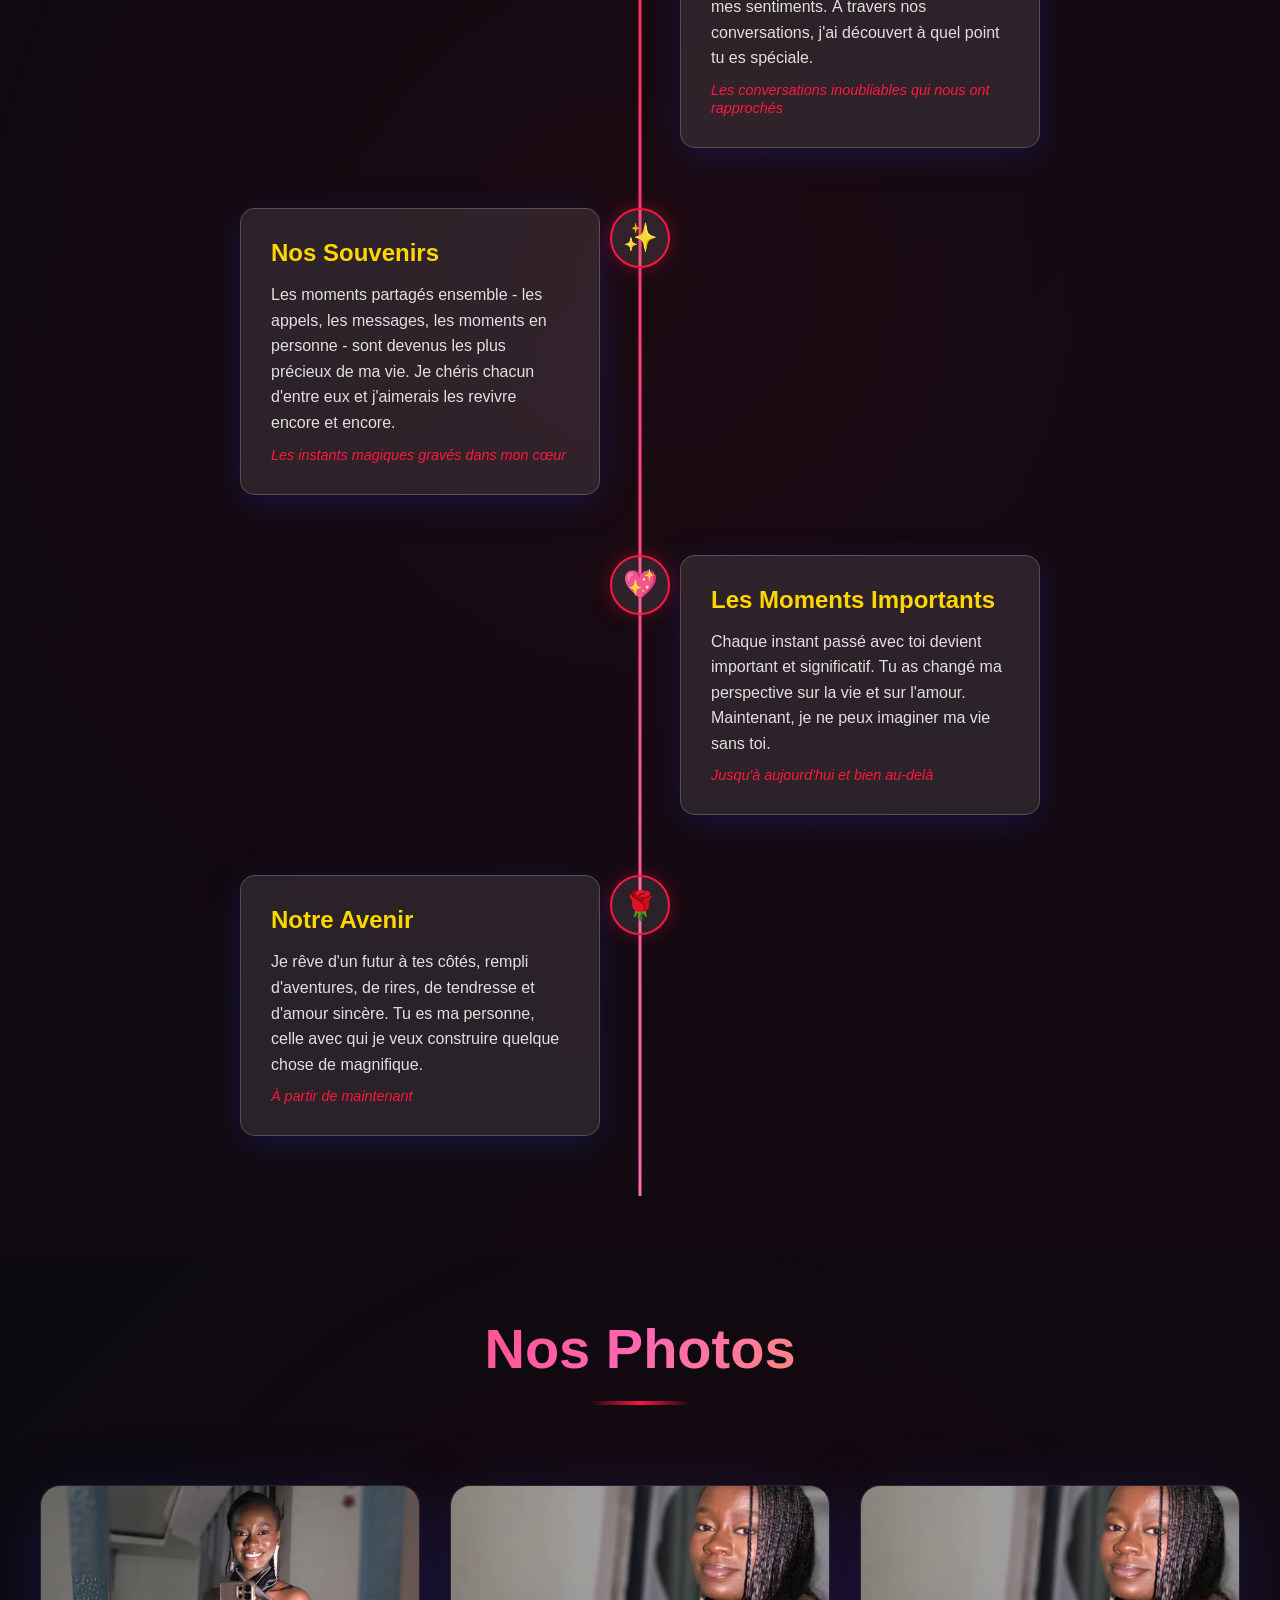
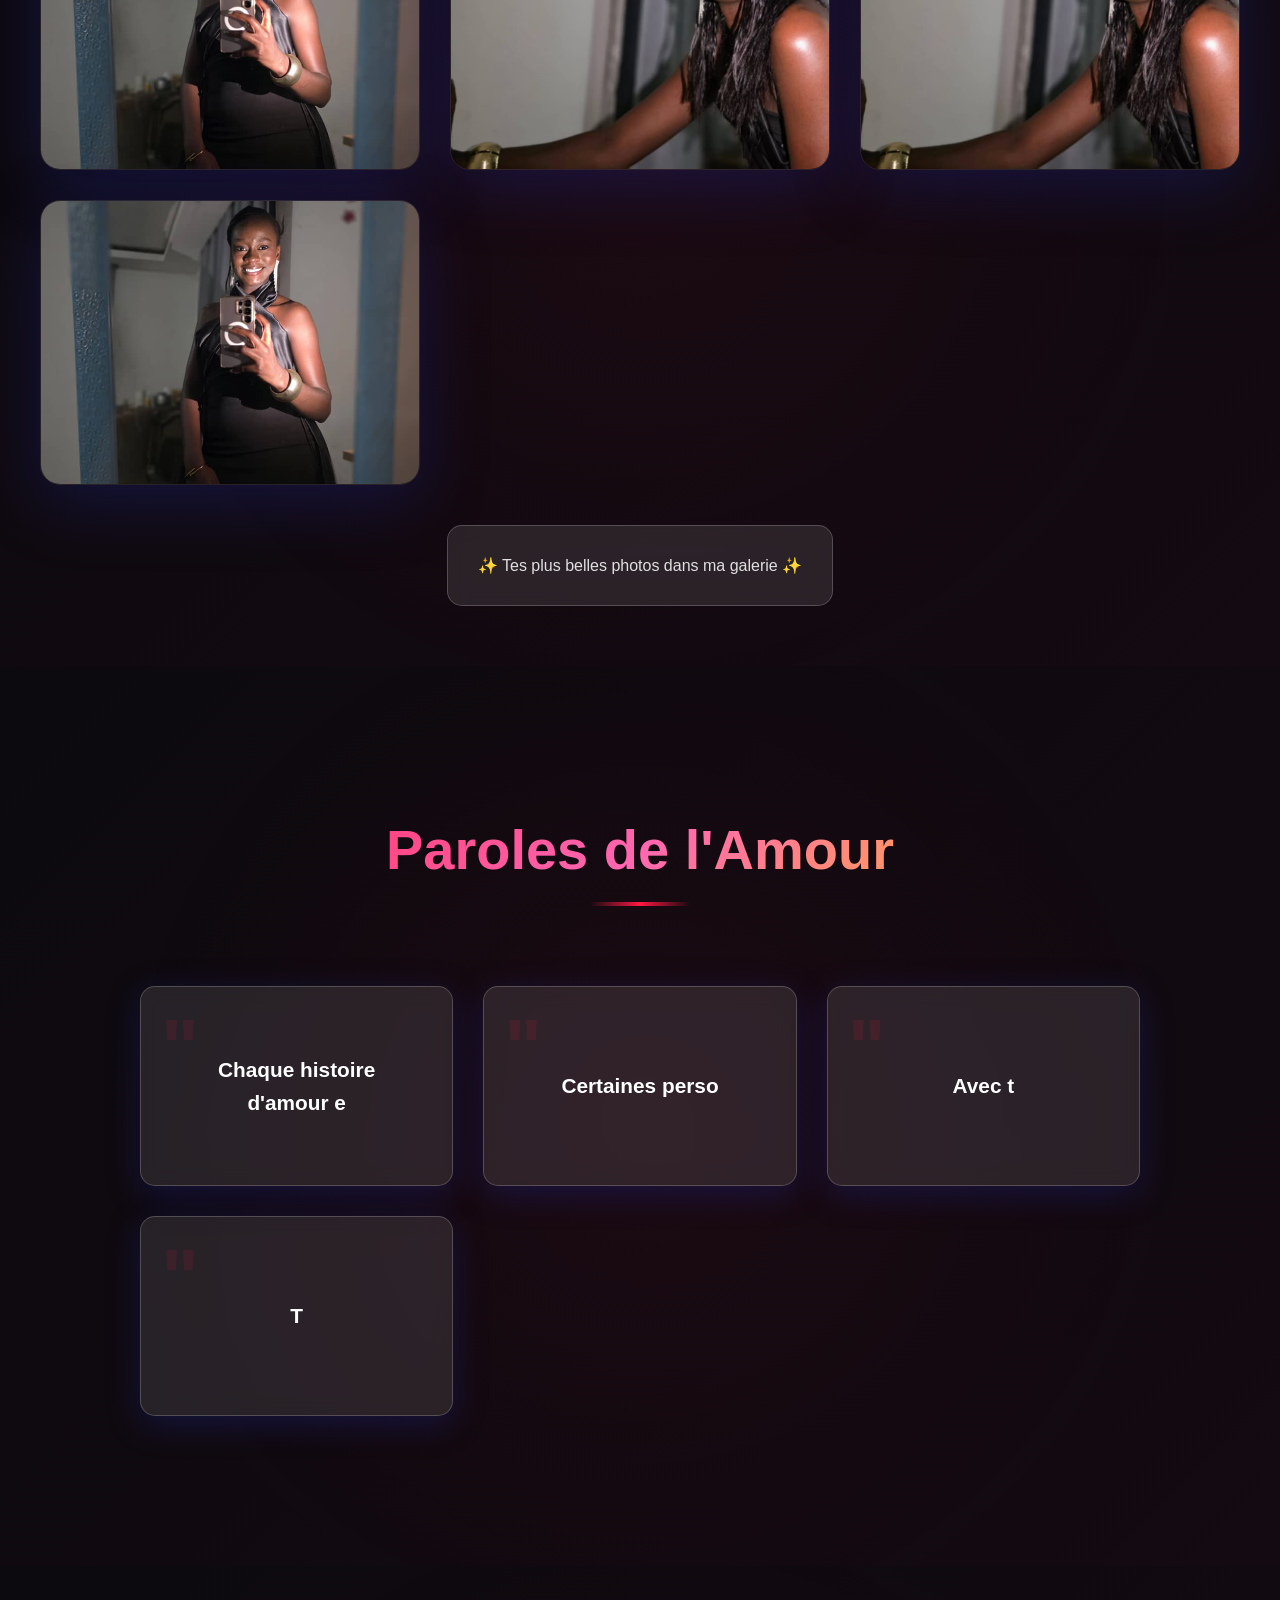
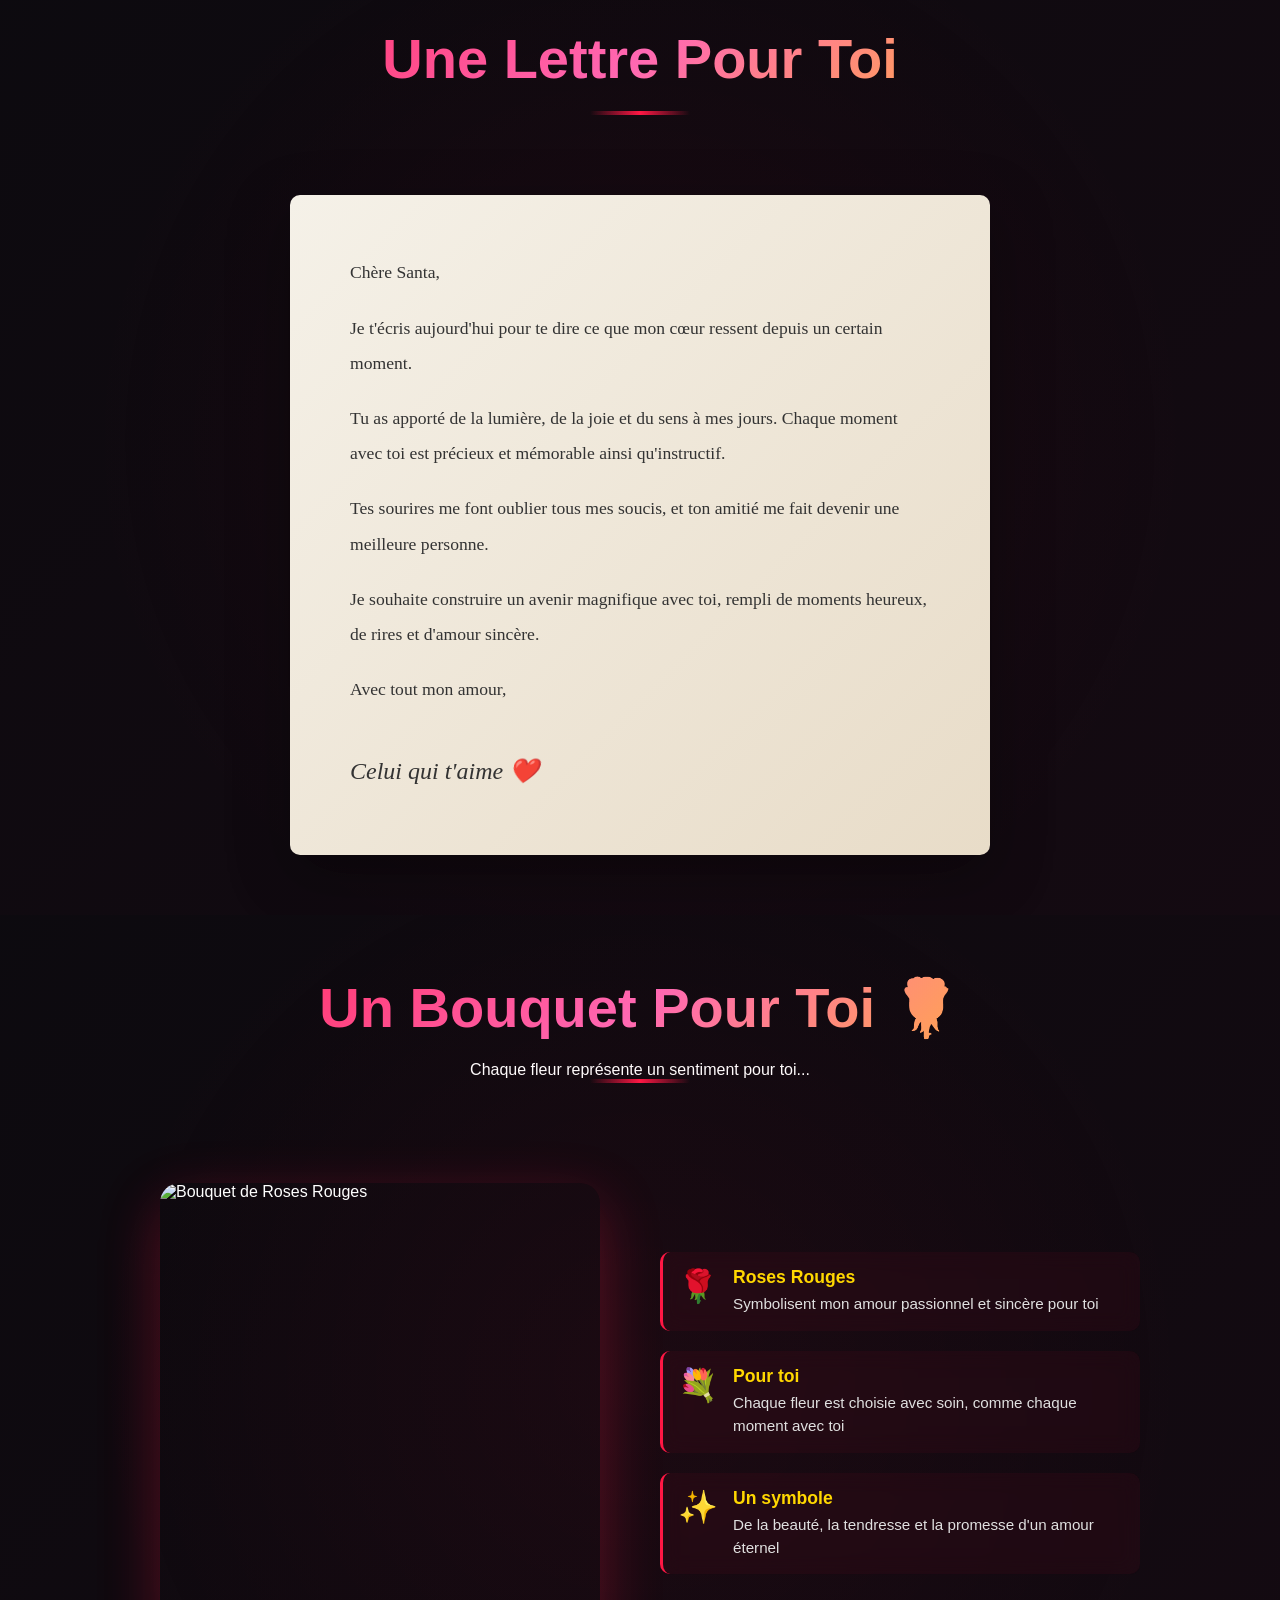
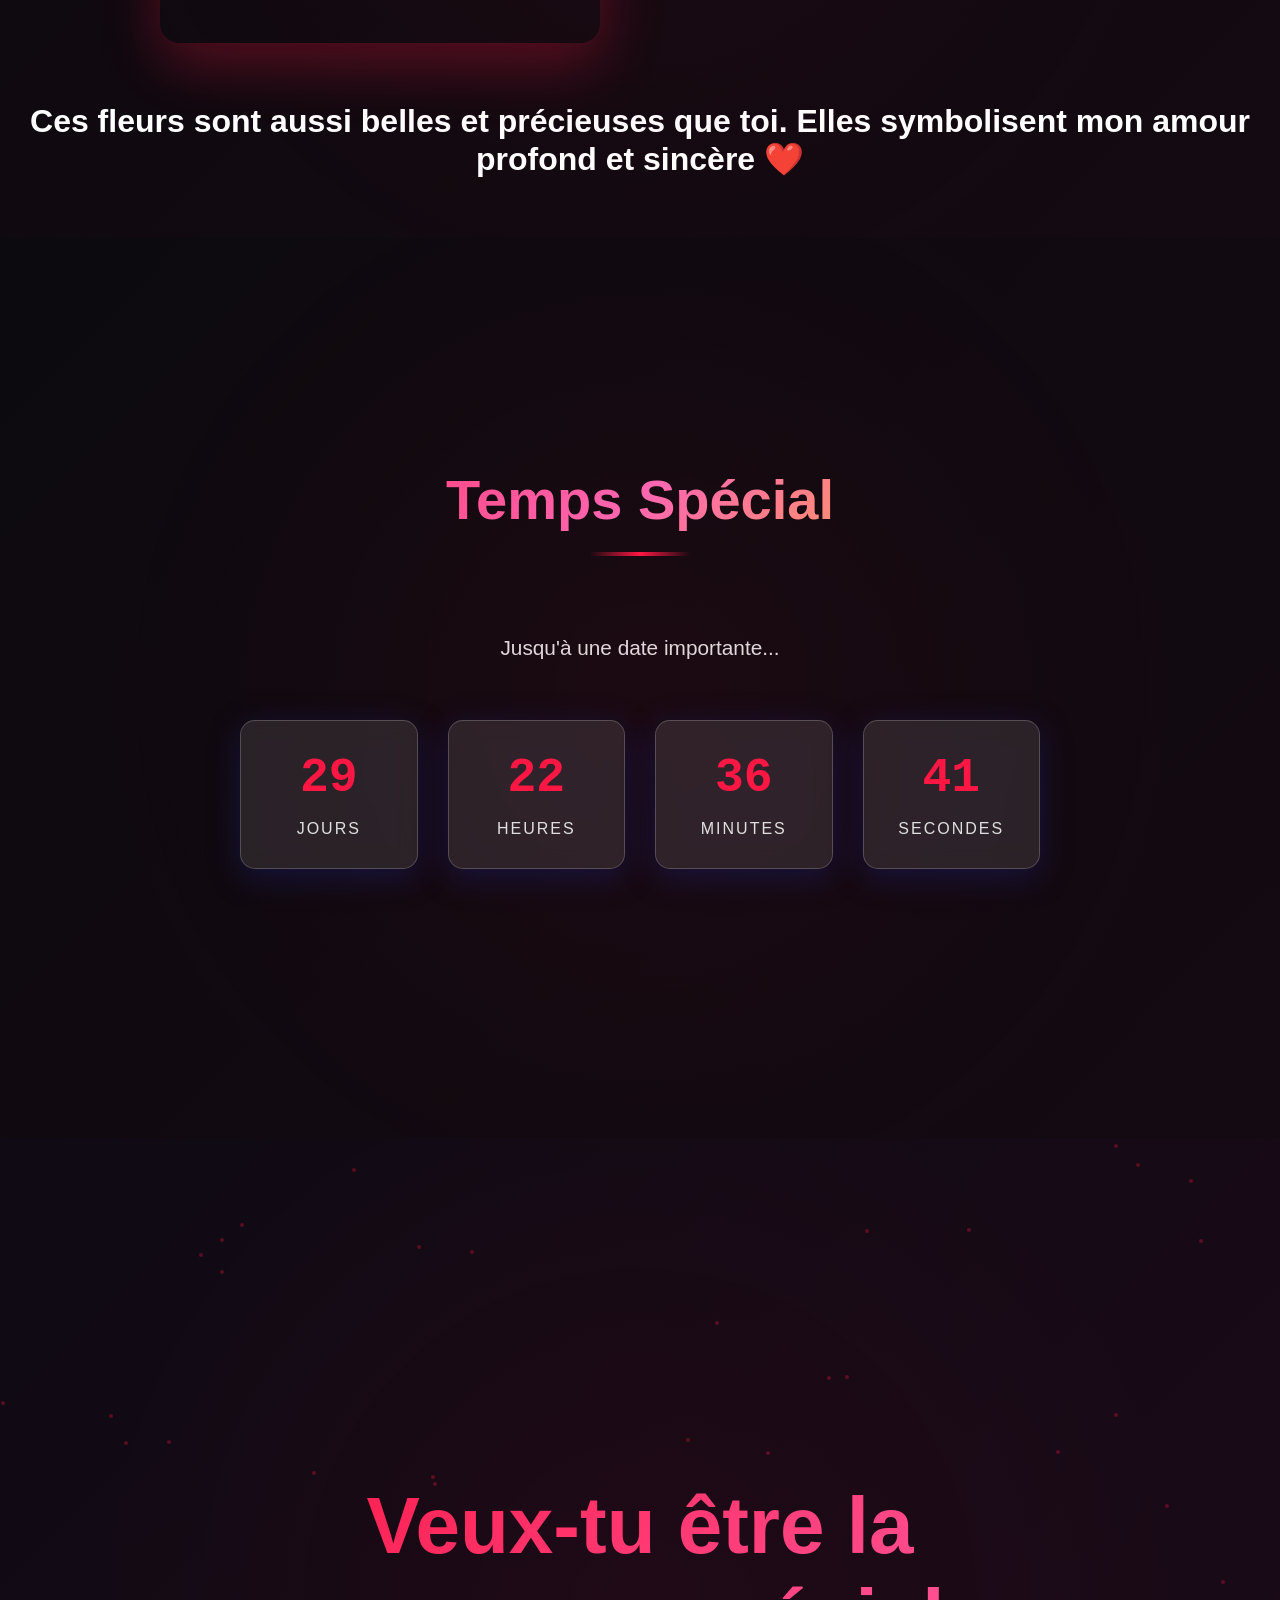
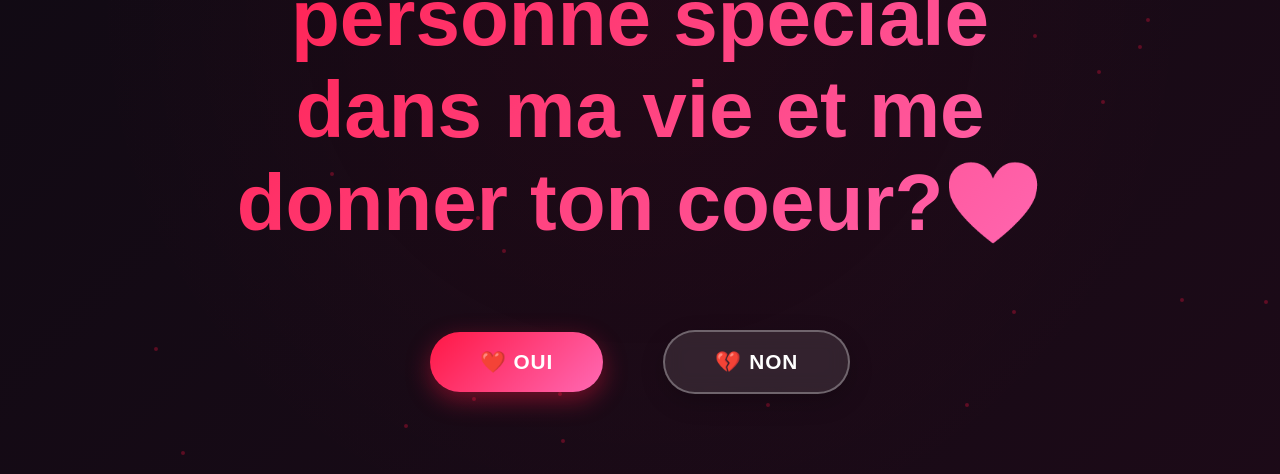
==== commit 63efdc84: "dernier" ====
--- a/index.html
+++ b/index.html
@@ -46,7 +46,8 @@
     <!-- SECTION 2 : Notre Histoire (Timeline) -->
     <section id="story" class="section timeline-section">
         <div class="section-header">
-            <h2>Notre Histoire</h2>
+            <h2>Notre Histoire ✨</h2>
+            <p class="section-subtitle">Une belle aventure qui ne fait que commencer...</p>
             <div class="header-line"></div>
         </div>
         
@@ -57,7 +58,7 @@
                 </div>
                 <div class="timeline-content">
                     <h3>Notre Rencontre</h3>
-                    <p>Le moment où tout a commencé. Rien n'a ete prevue de la sorte, mais c'est devenue un instant magique qui a changé ma vie.</p>
+                    <p>Le moment où tout a changé. Rien n'était prévu de cette manière, mais c'est devenu un instant magique qui a transformé ma vie. Tu as apporté une lumière que je ne connaissais pas.</p>
                     <span class="timeline-date">Le jour où tu es entrée dans ma vie</span>
                 </div>
             </div>
@@ -68,8 +69,8 @@
                 </div>
                 <div class="timeline-content">
                     <h3>Nos Premiers Échanges</h3>
-                    <p>Chaque message, chaque rire partagé a renforcé mes sentiments.</p>
-                    <span class="timeline-date">Les conversations inoubliables</span>
+                    <p>Chaque message que tu m'envoies me fait sourire. Chaque rire partagé renforce mes sentiments. À travers nos conversations, j'ai découvert à quel point tu es spéciale.</p>
+                    <span class="timeline-date">Les conversations inoubliables qui nous ont rapprochés</span>
                 </div>
             </div>
 
@@ -79,8 +80,8 @@
                 </div>
                 <div class="timeline-content">
                     <h3>Nos Souvenirs</h3>
-                    <p>Les moments partagés, appels, messages ou en presentiel que je cheris et que j'aimerais revivre chaque jour.</p>
-                    <span class="timeline-date">Les instants précieux</span>
+                    <p>Les moments partagés ensemble - les appels, les messages, les moments en personne - sont devenus les plus précieux de ma vie. Je chéris chacun d'entre eux et j'aimerais les revivre encore et encore.</p>
+                    <span class="timeline-date">Les instants magiques gravés dans mon cœur</span>
                 </div>
             </div>
 
@@ -90,8 +91,19 @@
                 </div>
                 <div class="timeline-content">
                     <h3>Les Moments Importants</h3>
-                    <p>Chaque instant avec toi est important et significatif pour moi.</p>
-                    <span class="timeline-date">Aujourd'hui</span>
+                    <p>Chaque instant passé avec toi devient important et significatif. Tu as changé ma perspective sur la vie et sur l'amour. Maintenant, je ne peux imaginer ma vie sans toi.</p>
+                    <span class="timeline-date">Jusqu'à aujourd'hui et bien au-delà</span>
+                </div>
+            </div>
+
+            <div class="timeline-item" data-aos="fade-up">
+                <div class="timeline-marker">
+                    <span class="timeline-icon">🌹</span>
+                </div>
+                <div class="timeline-content">
+                    <h3>Notre Avenir</h3>
+                    <p>Je rêve d'un futur à tes côtés, rempli d'aventures, de rires, de tendresse et d'amour sincère. Tu es ma personne, celle avec qui je veux construire quelque chose de magnifique.</p>
+                    <span class="timeline-date">À partir de maintenant</span>
                 </div>
             </div>
         </div>
@@ -124,7 +136,7 @@
         </div>
 
         <div class="gallery-instruction">
-            ✨ Nos plus beaux moments ensemble ✨
+            ✨ Tes plus belles photos dans ma galerie ✨
         </div>
     </section>
 
@@ -178,15 +190,42 @@
     <!-- SECTION 6 : Bouquet de Fleurs -->
     <section id="flowers" class="section flowers-section">
         <div class="section-header">
-            <h2>Un Bouquet Pour Toi</h2>
-            <div class="header-line"></div>
-        </div>
-
-        <div class="bouquet-container">
-            <img src="https://images.unsplash.com/photo-1518895949257-7621c3c786d7?w=500&h=600&fit=crop" alt="Bouquet de Roses Rouges" class="bouquet-image">
-        </img>
-
-        <p class="flowers-text">Ces fleurs symbolisent mon amour pour toi ❤️</p>
+            <h2>Un Bouquet Pour Toi 🌹</h2>
+            <p class="section-subtitle">Chaque fleur représente un sentiment pour toi...</p>
+            <div class="header-line"></div>
+        </div>
+
+        <div class="bouquet-wrapper">
+            <div class="bouquet-container">
+                <img src="https://images.unsplash.com/photo-1518895949257-7621c3c786d7?w=500&h=600&fit=crop" alt="Bouquet de Roses Rouges" class="bouquet-image">
+            </div>
+
+            <div class="flowers-meaning">
+                <div class="flower-meaning-item">
+                    <span class="flower-emoji">🌹</span>
+                    <div class="flower-text">
+                        <h4>Roses Rouges</h4>
+                        <p>Symbolisent mon amour passionnel et sincère pour toi</p>
+                    </div>
+                </div>
+                <div class="flower-meaning-item">
+                    <span class="flower-emoji">💐</span>
+                    <div class="flower-text">
+                        <h4>Pour toi</h4>
+                        <p>Chaque fleur est choisie avec soin, comme chaque moment avec toi</p>
+                    </div>
+                </div>
+                <div class="flower-meaning-item">
+                    <span class="flower-emoji">✨</span>
+                    <div class="flower-text">
+                        <h4>Un symbole</h4>
+                        <p>De la beauté, la tendresse et la promesse d'un amour éternel</p>
+                    </div>
+                </div>
+            </div>
+        </div>
+
+        <p class="flowers-text">Ces fleurs sont aussi belles et précieuses que toi. Elles symbolisent mon amour profond et sincère ❤️</p>
     </section>
 
     <!-- SECTION 7 : Compte à Rebours -->
--- a/style.css
+++ b/style.css
@@ -119,6 +119,12 @@
     justify-content: center;
 }
 
+@media (max-width: 768px) {
+    #customCursor {
+        display: none;
+    }
+}
+
 #customCursor::before {
     content: '❤️';
     position: absolute;
@@ -140,6 +146,22 @@
     box-shadow: var(--shadow-soft);
 }
 
+@media (max-width: 768px) {
+    .music-player {
+        top: 15px;
+        right: 15px;
+        padding: 12px;
+    }
+}
+
+@media (max-width: 480px) {
+    .music-player {
+        top: 10px;
+        right: 10px;
+        padding: 10px;
+    }
+}
+
 .music-btn {
     background: linear-gradient(135deg, var(--primary-color), var(--secondary-color));
     border: none;
@@ -161,6 +183,22 @@
     box-shadow: 0 8px 25px rgba(255, 23, 68, 0.6);
 }
 
+@media (max-width: 768px) {
+    .music-btn {
+        width: 45px;
+        height: 45px;
+        font-size: 20px;
+    }
+}
+
+@media (max-width: 480px) {
+    .music-btn {
+        width: 40px;
+        height: 40px;
+        font-size: 18px;
+    }
+}
+
 .music-btn.playing .music-icon {
     animation: pulse 1s ease-in-out infinite;
 }
@@ -174,13 +212,28 @@
    SECTIONS GÉNÉRALES
    ============================================ */
 .section {
-    min-height: 100vh;
+    min-height: auto;
     display: flex;
     align-items: center;
     justify-content: center;
-    padding: 60px 20px;
+    padding: 30px 15px;
     position: relative;
     overflow: hidden;
+    flex-direction: column;
+}
+
+@media (min-width: 768px) {
+    .section {
+        padding: 40px 20px;
+        min-height: auto;
+    }
+}
+
+@media (min-width: 1024px) {
+    .section {
+        padding: 60px 20px;
+        min-height: 100vh;
+    }
 }
 
 .section::before {
@@ -228,6 +281,36 @@
     font-size: 100px;
     margin-top: 30px;
     animation: heartBeat 1.5s ease-in-out infinite;
+}
+
+@media (max-width: 768px) {
+    .hero-title {
+        margin-bottom: 30px;
+    }
+
+    .hero-text {
+        margin-bottom: 40px;
+    }
+
+    .heart-pulse {
+        font-size: 80px;
+        margin-top: 20px;
+    }
+}
+
+@media (max-width: 480px) {
+    .hero-title {
+        margin-bottom: 20px;
+    }
+
+    .hero-text {
+        margin-bottom: 30px;
+    }
+
+    .heart-pulse {
+        font-size: 60px;
+        margin-top: 15px;
+    }
 }
 
 @keyframes heartBeat {
@@ -263,6 +346,21 @@
     letter-spacing: 1px;
 }
 
+@media (max-width: 768px) {
+    .btn {
+        padding: 14px 32px;
+        font-size: 1rem;
+    }
+}
+
+@media (max-width: 480px) {
+    .btn {
+        padding: 12px 24px;
+        font-size: 0.9rem;
+        letter-spacing: 0.5px;
+    }
+}
+
 .btn-primary {
     background: linear-gradient(135deg, var(--primary-color), var(--secondary-color));
     color: white;
@@ -290,6 +388,22 @@
 .btn-yes:hover {
     transform: scale(1.05) translateY(-3px);
     box-shadow: 0 15px 40px rgba(255, 23, 68, 0.7);
+}
+
+@media (max-width: 768px) {
+    .btn-yes {
+        padding: 16px 40px;
+        font-size: 1.1rem;
+        margin: 15px;
+    }
+}
+
+@media (max-width: 480px) {
+    .btn-yes {
+        padding: 14px 30px;
+        font-size: 1rem;
+        margin: 10px;
+    }
 }
 
 .btn-no {
@@ -303,6 +417,22 @@
     transition: all 0.2s ease;
 }
 
+@media (max-width: 768px) {
+    .btn-no {
+        padding: 16px 40px;
+        font-size: 1.1rem;
+        margin: 15px;
+    }
+}
+
+@media (max-width: 480px) {
+    .btn-no {
+        padding: 14px 30px;
+        font-size: 1rem;
+        margin: 10px;
+    }
+}
+
 .btn-secondary {
     background: rgba(255, 255, 255, 0.1);
     color: white;
@@ -320,6 +450,18 @@
     text-align: center;
     margin-bottom: 80px;
     width: 100%;
+}
+
+@media (max-width: 768px) {
+    .section-header {
+        margin-bottom: 50px;
+    }
+}
+
+@media (max-width: 480px) {
+    .section-header {
+        margin-bottom: 30px;
+    }
 }
 
 .section-header h2 {
@@ -330,6 +472,12 @@
     -webkit-background-clip: text;
     -webkit-text-fill-color: transparent;
     background-clip: text;
+}
+
+@media (max-width: 480px) {
+    .section-header h2 {
+        margin-bottom: 15px;
+    }
 }
 
 .header-line {
@@ -369,6 +517,18 @@
     width: 100%;
     opacity: 0;
     animation: fadeInUp 0.8s ease-out forwards;
+}
+
+@media (max-width: 768px) {
+    .timeline-item {
+        margin-bottom: 50px;
+    }
+}
+
+@media (max-width: 480px) {
+    .timeline-item {
+        margin-bottom: 40px;
+    }
 }
 
 .timeline-item:nth-child(1) { animation-delay: 0.2s; }
@@ -393,6 +553,22 @@
     z-index: 10;
 }
 
+@media (max-width: 768px) {
+    .timeline-marker {
+        width: 50px;
+        height: 50px;
+        font-size: 22px;
+    }
+}
+
+@media (max-width: 480px) {
+    .timeline-marker {
+        width: 45px;
+        height: 45px;
+        font-size: 18px;
+    }
+}
+
 .timeline-content {
     width: 45%;
     padding: 30px;
@@ -403,6 +579,18 @@
     box-shadow: var(--shadow-soft);
 }
 
+@media (max-width: 768px) {
+    .timeline-content {
+        padding: 25px;
+    }
+}
+
+@media (max-width: 480px) {
+    .timeline-content {
+        padding: 20px;
+    }
+}
+
 .timeline-item:nth-child(odd) .timeline-content {
     margin-left: 0;
     margin-right: auto;
@@ -417,6 +605,20 @@
     font-size: 1.5rem;
     margin-bottom: 15px;
     color: var(--accent-color);
+}
+
+@media (max-width: 768px) {
+    .timeline-content h3 {
+        font-size: 1.3rem;
+        margin-bottom: 12px;
+    }
+}
+
+@media (max-width: 480px) {
+    .timeline-content h3 {
+        font-size: 1.1rem;
+        margin-bottom: 10px;
+    }
 }
 
 .timeline-content p {
@@ -426,6 +628,20 @@
     color: var(--text-secondary);
 }
 
+@media (max-width: 768px) {
+    .timeline-content p {
+        font-size: 0.95rem;
+        line-height: 1.5;
+    }
+}
+
+@media (max-width: 480px) {
+    .timeline-content p {
+        font-size: 0.9rem;
+        line-height: 1.4;
+    }
+}
+
 .timeline-date {
     font-size: 0.9rem;
     color: var(--primary-color);
@@ -433,6 +649,18 @@
 }
 
 @media (max-width: 768px) {
+    .timeline-date {
+        font-size: 0.85rem;
+    }
+}
+
+@media (max-width: 480px) {
+    .timeline-date {
+        font-size: 0.8rem;
+    }
+}
+
+@media (max-width: 768px) {
     .timeline::before {
         left: 30px;
     }
@@ -444,6 +672,22 @@
     .timeline-content {
         width: 100%;
         margin-left: 100px !important;
+        margin-right: 0 !important;
+    }
+}
+
+@media (max-width: 480px) {
+    .timeline::before {
+        left: 20px;
+    }
+
+    .timeline-marker {
+        left: 20px;
+    }
+
+    .timeline-content {
+        width: 100%;
+        margin-left: 70px !important;
         margin-right: 0 !important;
     }
 }
@@ -462,6 +706,22 @@
     max-width: 1200px;
     width: 100%;
     margin-bottom: 40px;
+}
+
+@media (max-width: 768px) {
+    .gallery-container {
+        grid-template-columns: repeat(auto-fit, minmax(200px, 1fr));
+        gap: 20px;
+        margin-bottom: 30px;
+    }
+}
+
+@media (max-width: 480px) {
+    .gallery-container {
+        grid-template-columns: 1fr;
+        gap: 15px;
+        margin-bottom: 20px;
+    }
 }
 
 .gallery-item {
@@ -504,6 +764,13 @@
     backdrop-filter: blur(5px);
 }
 
+@media (max-width: 480px) {
+    .gallery-overlay {
+        font-size: 1.2rem;
+        opacity: 0.8;
+    }
+}
+
 .gallery-item:hover .gallery-overlay {
     opacity: 1;
 }
@@ -519,6 +786,20 @@
     color: var(--text-secondary);
 }
 
+@media (max-width: 768px) {
+    .gallery-instruction {
+        padding: 20px;
+        font-size: 0.95rem;
+    }
+}
+
+@media (max-width: 480px) {
+    .gallery-instruction {
+        padding: 15px;
+        font-size: 0.9rem;
+    }
+}
+
 /* ============================================
    SECTION 4 : CITATIONS
    ============================================ */
@@ -532,6 +813,20 @@
     gap: 30px;
     max-width: 1000px;
     width: 100%;
+}
+
+@media (max-width: 768px) {
+    .quotes-container {
+        grid-template-columns: repeat(auto-fit, minmax(250px, 1fr));
+        gap: 20px;
+    }
+}
+
+@media (max-width: 480px) {
+    .quotes-container {
+        grid-template-columns: 1fr;
+        gap: 15px;
+    }
 }
 
 .quote-card {
@@ -550,6 +845,20 @@
     text-align: center;
 }
 
+@media (max-width: 768px) {
+    .quote-card {
+        padding: 30px;
+        min-height: 180px;
+    }
+}
+
+@media (max-width: 480px) {
+    .quote-card {
+        padding: 20px;
+        min-height: 160px;
+    }
+}
+
 .quote-card::before {
     content: '"';
     position: absolute;
@@ -561,6 +870,22 @@
     font-weight: bold;
 }
 
+@media (max-width: 768px) {
+    .quote-card::before {
+        font-size: 60px;
+        top: 10px;
+        left: 15px;
+    }
+}
+
+@media (max-width: 480px) {
+    .quote-card::before {
+        font-size: 40px;
+        top: 8px;
+        left: 10px;
+    }
+}
+
 .quote-card:hover {
     transform: translateY(-10px);
     background: rgba(255, 23, 68, 0.1);
@@ -579,6 +904,21 @@
     justify-content: center;
 }
 
+@media (max-width: 768px) {
+    .quote-text {
+        font-size: 1.1rem;
+        min-height: 70px;
+    }
+}
+
+@media (max-width: 480px) {
+    .quote-text {
+        font-size: 1rem;
+        min-height: 60px;
+        line-height: 1.4;
+    }
+}
+
 /* ============================================
    SECTION 5 : LETTRE D'AMOUR
    ============================================ */
@@ -600,6 +940,19 @@
     overflow: hidden;
 }
 
+@media (max-width: 768px) {
+    .letter-paper {
+        padding: 40px;
+    }
+}
+
+@media (max-width: 480px) {
+    .letter-paper {
+        padding: 25px;
+    }
+}
+}
+
 .letter-paper::before {
     content: '';
     position: absolute;
@@ -628,6 +981,20 @@
     font-size: 1.1rem;
     animation: typeWriter 1.5s steps(40, end) forwards;
     opacity: 0;
+}
+
+@media (max-width: 768px) {
+    .letter-line {
+        margin-bottom: 15px;
+        font-size: 1rem;
+    }
+}
+
+@media (max-width: 480px) {
+    .letter-line {
+        margin-bottom: 12px;
+        font-size: 0.95rem;
+    }
 }
 
 .letter-line:nth-child(1) { animation-delay: 0.3s; }
@@ -650,6 +1017,20 @@
     font-style: italic;
 }
 
+@media (max-width: 768px) {
+    .letter-signature {
+        margin-top: 30px;
+        font-size: 1.3rem;
+    }
+}
+
+@media (max-width: 480px) {
+    .letter-signature {
+        margin-top: 20px;
+        font-size: 1.1rem;
+    }
+}
+
 /* ============================================
    SECTION 6 : BOUQUET DE FLEURS
    ============================================ */
@@ -657,16 +1038,43 @@
     background: linear-gradient(135deg, rgba(15, 10, 20, 0.5), rgba(30, 10, 25, 0.5));
 }
 
+.bouquet-wrapper {
+    display: grid;
+    grid-template-columns: 1fr 1fr;
+    gap: 40px;
+    align-items: center;
+    max-width: 1000px;
+    margin: 0 auto 40px;
+}
+
+@media (max-width: 768px) {
+    .bouquet-wrapper {
+        grid-template-columns: 1fr;
+        gap: 30px;
+    }
+}
+
 .bouquet-container {
     position: relative;
     width: 100%;
-    max-width: 500px;
     height: 500px;
-    margin: 0 auto 60px;
     display: flex;
     align-items: center;
     justify-content: center;
     padding: 20px;
+}
+
+@media (max-width: 768px) {
+    .bouquet-container {
+        height: 400px;
+    }
+}
+
+@media (max-width: 480px) {
+    .bouquet-container {
+        height: 300px;
+        padding: 15px;
+    }
 }
 
 .bouquet-image {
@@ -683,23 +1091,65 @@
     transform: scale(1.05);
 }
 
-.rose {
-    display: none;
-}
-
-.rose::before {
-    display: none;
-}
-
-.rose::after {
-    display: none;
-}
-
-.rose-1 { display: none; }
-.rose-2 { display: none; }
-.rose-3 { display: none; }
-.rose-4 { display: none; }
-.rose-5 { display: none; }
+.flowers-meaning {
+    display: flex;
+    flex-direction: column;
+    gap: 20px;
+}
+
+.flower-meaning-item {
+    display: flex;
+    gap: 15px;
+    align-items: flex-start;
+    padding: 15px;
+    border-left: 3px solid var(--primary-color);
+    backdrop-filter: blur(10px);
+    background: rgba(255, 23, 68, 0.05);
+    border-radius: 10px;
+    animation: fadeInUp 0.8s ease backwards;
+}
+
+.flower-meaning-item:nth-child(1) { animation-delay: 0s; }
+.flower-meaning-item:nth-child(2) { animation-delay: 0.2s; }
+.flower-meaning-item:nth-child(3) { animation-delay: 0.4s; }
+
+@media (max-width: 768px) {
+    .flower-meaning-item {
+        padding: 12px;
+    }
+}
+
+.flower-emoji {
+    font-size: 2rem;
+    min-width: 40px;
+    text-align: center;
+}
+
+.flower-text h4 {
+    font-size: 1.1rem;
+    color: var(--accent-color);
+    margin-bottom: 5px;
+}
+
+.flower-text p {
+    font-size: 0.95rem;
+    color: var(--text-secondary);
+    line-height: 1.5;
+}
+
+@media (max-width: 480px) {
+    .flower-emoji {
+        font-size: 1.5rem;
+    }
+    
+    .flower-text h4 {
+        font-size: 1rem;
+    }
+    
+    .flower-text p {
+        font-size: 0.85rem;
+    }
+}
 .rose-6 { display: none; }
 .rose-7 { display: none; }
 
@@ -751,6 +1201,18 @@
     animation: fadeInUp 1s ease var(--easing);
 }
 
+@media (max-width: 768px) {
+    .flowers-text {
+        font-size: 1.5rem;
+    }
+}
+
+@media (max-width: 480px) {
+    .flowers-text {
+        font-size: 1.2rem;
+    }
+}
+
 /* ============================================
    SECTION 7 : COMPTE À REBOURS
    ============================================ */
@@ -770,11 +1232,41 @@
     color: var(--text-secondary);
 }
 
+@media (max-width: 768px) {
+    .countdown-label {
+        font-size: 1.1rem;
+        margin-bottom: 40px;
+    }
+}
+
+@media (max-width: 480px) {
+    .countdown-label {
+        font-size: 1rem;
+        margin-bottom: 30px;
+    }
+}
+
 .countdown-timer {
     display: grid;
     grid-template-columns: repeat(auto-fit, minmax(120px, 1fr));
     gap: 30px;
     margin-bottom: 40px;
+}
+
+@media (max-width: 768px) {
+    .countdown-timer {
+        grid-template-columns: repeat(2, 1fr);
+        gap: 20px;
+        margin-bottom: 30px;
+    }
+}
+
+@media (max-width: 480px) {
+    .countdown-timer {
+        grid-template-columns: repeat(2, 1fr);
+        gap: 15px;
+        margin-bottom: 20px;
+    }
 }
 
 .countdown-item {
@@ -788,6 +1280,18 @@
     transition: all 0.3s ease;
 }
 
+@media (max-width: 768px) {
+    .countdown-item {
+        padding: 20px;
+    }
+}
+
+@media (max-width: 480px) {
+    .countdown-item {
+        padding: 15px;
+    }
+}
+
 .countdown-item:hover {
     transform: translateY(-5px);
     background: rgba(255, 23, 68, 0.1);
@@ -802,11 +1306,39 @@
     font-family: 'Courier New', monospace;
 }
 
+@media (max-width: 768px) {
+    .countdown-number {
+        font-size: 2.2rem;
+        margin-bottom: 10px;
+    }
+}
+
+@media (max-width: 480px) {
+    .countdown-number {
+        font-size: 1.8rem;
+        margin-bottom: 8px;
+    }
+}
+
 .countdown-label-small {
     font-size: 1rem;
     color: var(--text-secondary);
     text-transform: uppercase;
     letter-spacing: 2px;
+}
+
+@media (max-width: 768px) {
+    .countdown-label-small {
+        font-size: 0.85rem;
+        letter-spacing: 1px;
+    }
+}
+
+@media (max-width: 480px) {
+    .countdown-label-small {
+        font-size: 0.75rem;
+        letter-spacing: 0.5px;
+    }
 }
 
 /* ============================================
@@ -874,6 +1406,21 @@
     margin-bottom: 30px;
     opacity: 0;
     animation: fadeInUp 0.8s ease var(--easing) forwards;
+}
+
+@media (max-width: 768px) {
+    .proposal-intro {
+        font-size: 1.2rem;
+        margin-bottom: 20px;
+    }
+}
+
+@media (max-width: 480px) {
+    .proposal-intro {
+        font-size: 1rem;
+        line-height: 1.6;
+        margin-bottom: 15px;
+    }
 }
 
 .proposal-intro:nth-child(1) { animation-delay: 0.2s; }
@@ -892,6 +1439,18 @@
     animation: fadeInUp 0.8s ease var(--easing) 1.1s forwards;
 }
 
+@media (max-width: 768px) {
+    .proposal-question {
+        margin: 40px 0;
+    }
+}
+
+@media (max-width: 480px) {
+    .proposal-question {
+        margin: 30px 0;
+    }
+}
+
 .proposal-buttons {
     display: flex;
     justify-content: center;
@@ -899,6 +1458,26 @@
     flex-wrap: wrap;
     gap: 20px;
     margin-top: 60px;
+}
+
+@media (max-width: 768px) {
+    .proposal-buttons {
+        gap: 15px;
+        margin-top: 40px;
+    }
+}
+
+@media (max-width: 480px) {
+    .proposal-buttons {
+        flex-direction: column;
+        gap: 10px;
+        margin-top: 30px;
+    }
+
+    .proposal-buttons .btn {
+        width: 100%;
+        max-width: 200px;
+    }
 }
 
 /* ============================================
@@ -938,6 +1517,22 @@
     position: relative;
 }
 
+@media (max-width: 768px) {
+    .modal-content {
+        padding: 40px 30px;
+        border-radius: 20px;
+        max-width: 90vw;
+    }
+}
+
+@media (max-width: 480px) {
+    .modal-content {
+        padding: 30px 20px;
+        border-radius: 15px;
+        max-width: 95vw;
+    }
+}
+
 @keyframes popIn {
     from {
         opacity: 0;
@@ -955,10 +1550,38 @@
     margin-bottom: 30px;
 }
 
+@media (max-width: 768px) {
+    .success-modal .modal-header h2 {
+        font-size: 1.5rem;
+        margin-bottom: 20px;
+    }
+}
+
+@media (max-width: 480px) {
+    .success-modal .modal-header h2 {
+        font-size: 1.2rem;
+        margin-bottom: 15px;
+    }
+}
+
 .success-message {
     font-size: 1.5rem;
     margin: 30px 0;
     color: var(--text-secondary);
+}
+
+@media (max-width: 768px) {
+    .success-message {
+        font-size: 1.2rem;
+        margin: 20px 0;
+    }
+}
+
+@media (max-width: 480px) {
+    .success-message {
+        font-size: 1rem;
+        margin: 15px 0;
+    }
 }
 
 .celebration-animation {
@@ -989,6 +1612,18 @@
     color: #333;
 }
 
+@media (max-width: 768px) {
+    .certificate {
+        padding: 40px 30px;
+    }
+}
+
+@media (max-width: 480px) {
+    .certificate {
+        padding: 30px 20px;
+    }
+}
+
 .certificate::before,
 .certificate::after {
     content: '✦';
@@ -1013,20 +1648,72 @@
     margin-bottom: 30px;
 }
 
+@media (max-width: 768px) {
+    .certificate-header {
+        padding-bottom: 15px;
+        margin-bottom: 20px;
+    }
+}
+
+@media (max-width: 480px) {
+    .certificate-header {
+        padding-bottom: 12px;
+        margin-bottom: 15px;
+    }
+}
+
 .certificate-header h2 {
     color: var(--primary-color);
     font-size: 2rem;
     margin: 0;
 }
 
+@media (max-width: 768px) {
+    .certificate-header h2 {
+        font-size: 1.5rem;
+    }
+}
+
+@media (max-width: 480px) {
+    .certificate-header h2 {
+        font-size: 1.2rem;
+    }
+}
+
 .certificate-body {
     margin: 30px 0;
+}
+
+@media (max-width: 768px) {
+    .certificate-body {
+        margin: 20px 0;
+    }
+}
+
+@media (max-width: 480px) {
+    .certificate-body {
+        margin: 15px 0;
+    }
 }
 
 .certificate-text {
     font-size: 1.1rem;
     color: #666;
     margin: 15px 0;
+}
+
+@media (max-width: 768px) {
+    .certificate-text {
+        font-size: 1rem;
+        margin: 12px 0;
+    }
+}
+
+@media (max-width: 480px) {
+    .certificate-text {
+        font-size: 0.9rem;
+        margin: 10px 0;
+    }
 }
 
 .certificate-body h3 {
@@ -1036,6 +1723,20 @@
     font-family: 'Georgia', serif;
 }
 
+@media (max-width: 768px) {
+    .certificate-body h3 {
+        font-size: 1.5rem;
+        margin: 15px 0;
+    }
+}
+
+@media (max-width: 480px) {
+    .certificate-body h3 {
+        font-size: 1.2rem;
+        margin: 12px 0;
+    }
+}
+
 .certificate-date {
     font-size: 1rem;
     color: #888;
@@ -1043,6 +1744,21 @@
     margin: 20px 0;
 }
 
+@media (max-width: 768px) {
+    .certificate-date {
+        font-size: 0.95rem;
+        margin: 15px 0;
+    }
+}
+
+@media (max-width: 480px) {
+    .certificate-date {
+        font-size: 0.85rem;
+        margin: 12px 0;
+    }
+}
+}
+
 .certificate-signature {
     margin-top: 40px;
     padding-top: 20px;
@@ -1061,10 +1777,38 @@
     margin-bottom: 30px;
 }
 
+@media (max-width: 768px) {
+    .refusal-modal .modal-header h2 {
+        font-size: 1.5rem;
+        margin-bottom: 20px;
+    }
+}
+
+@media (max-width: 480px) {
+    .refusal-modal .modal-header h2 {
+        font-size: 1.2rem;
+        margin-bottom: 15px;
+    }
+}
+
 .refusal-message {
     font-size: 1.2rem;
     margin: 20px 0;
     color: var(--text-secondary);
+}
+
+@media (max-width: 768px) {
+    .refusal-message {
+        font-size: 1rem;
+        margin: 15px 0;
+    }
+}
+
+@media (max-width: 480px) {
+    .refusal-message {
+        font-size: 0.95rem;
+        margin: 12px 0;
+    }
 }
 
 /* ============================================
